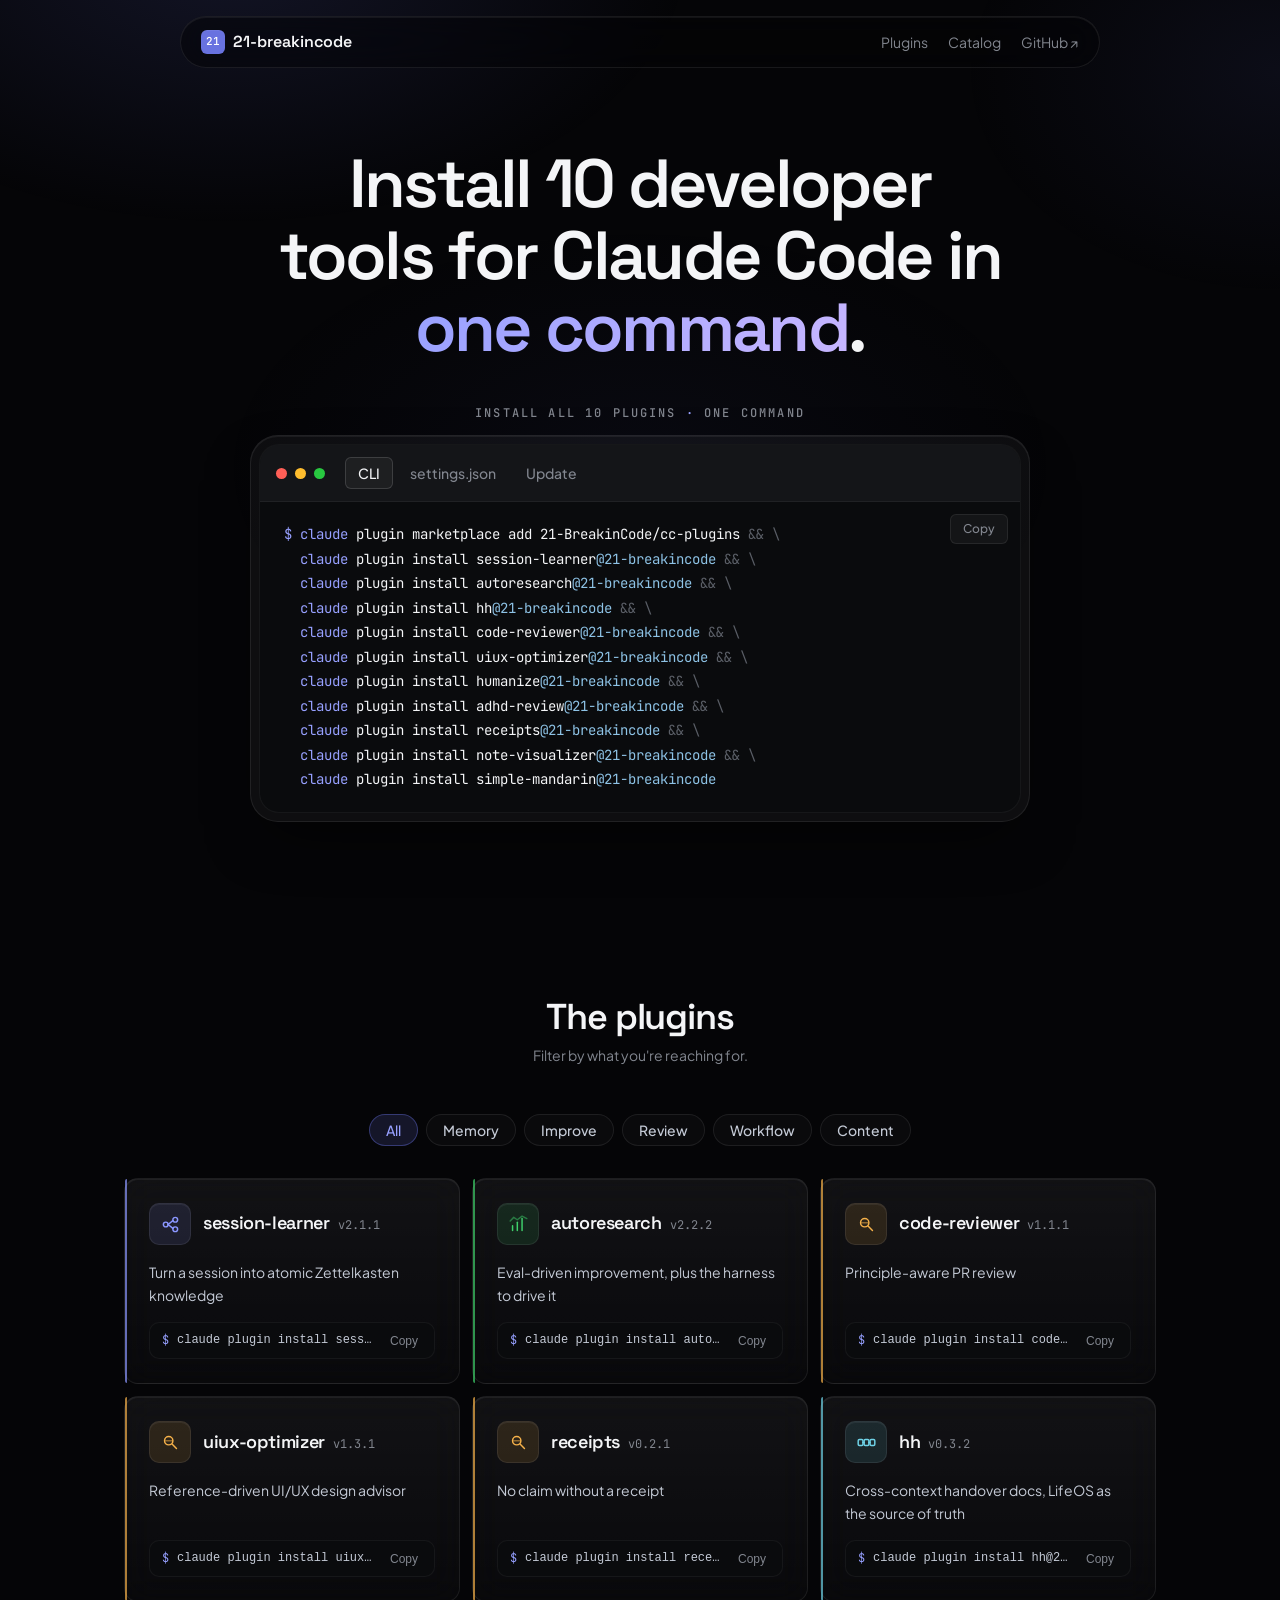
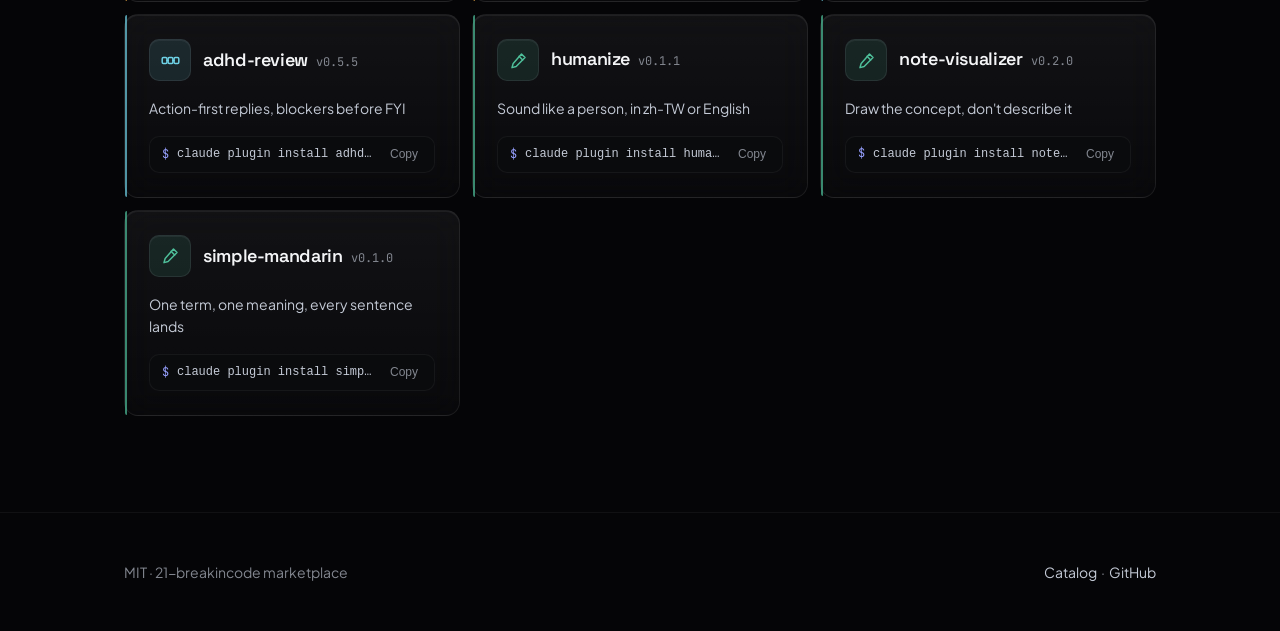
==== site/index.html @ e70d69e8 "feat: register simple-mandarin in the marketplace and regenerate docs Co-Authored-By: Claude Sonnet " ====
<!doctype html>
<html lang="en">
  <head>
    <meta charset="utf-8" />
    <meta name="viewport" content="width=device-width, initial-scale=1" />
    <script>
      document.documentElement.classList.add("js");
    </script>
    <title>21-breakincode — plugins for Claude Code</title>
    <meta
      name="description"
      content="A marketplace of focused Claude Code plugins — session memory, eval-driven improvement, PR review, UI/UX design, handover docs, and video generation. Install all with one command."
    />
    <meta property="og:title" content="21-breakincode — plugins for Claude Code" />
    <meta
      property="og:description"
      content="Install a marketplace of developer-tooling plugins for Claude Code with a single command."
    />
    <meta property="og:type" content="website" />
    <link
      rel="icon"
      href="data:image/svg+xml,%3Csvg xmlns='http://www.w3.org/2000/svg' viewBox='0 0 32 32'%3E%3Crect width='32' height='32' rx='7' fill='%236872e0'/%3E%3Ctext x='16' y='21' font-family='monospace' font-size='12' fill='white' text-anchor='middle'%3E21%3C/text%3E%3C/svg%3E"
    />

    <link rel="preconnect" href="https://fonts.googleapis.com" />
    <link rel="preconnect" href="https://fonts.gstatic.com" crossorigin />
    <link
      href="https://fonts.googleapis.com/css2?family=Space+Grotesk:wght@400;500;600;700&family=Plus+Jakarta+Sans:wght@400;500;600&family=JetBrains+Mono:wght@400;500&display=swap"
      rel="stylesheet"
    />
    <link rel="stylesheet" href="assets/styles.css?v=1.12.0" />
  </head>
  <body data-page="home">
    <header class="site-header">
      <div class="container">
        <a class="brand" href="index.html">
          <span class="brand-mark">21</span>
          21-breakincode
        </a>
        <nav class="header-links">
          <a class="hide-sm" href="#plugins">Plugins</a>
          <a href="https://github.com/21-BreakinCode/cc-plugins/blob/main/CATALOG.md">Catalog</a>
          <a href="https://github.com/21-BreakinCode/cc-plugins">GitHub ↗</a>
        </nav>
      </div>
    </header>

    <main>
      <section class="hero">
        <div class="container">
          <h1>
            Install <span id="count-head">10</span> developer tools for Claude Code in
            <span class="accent">one command</span>.
          </h1>

          <div class="hero-terminal">
            <p class="install-label">Install all <span id="count-cta">10</span> plugins <span class="dot">·</span> one command</p>
            <div class="terminal-tray">
            <div class="terminal">
              <div class="terminal-chrome">
                <span class="dots"><i class="dot r"></i><i class="dot y"></i><i class="dot g"></i></span>
                <div class="tab-bar" role="tablist" aria-label="Install or update method">
                  <button class="tab" role="tab" data-tab="cli" aria-selected="true">CLI</button>
                  <button class="tab" role="tab" data-tab="settings" aria-selected="false">settings.json</button>
                  <button class="tab" role="tab" data-tab="update" aria-selected="false">Update</button>
                </div>
              </div>
              <div class="terminal-body">
                <button class="copy-btn" id="hero-copy" type="button" aria-label="Copy command">Copy</button>
                <div class="tab-panel" id="panel-cli" role="tabpanel"><pre>loading…</pre></div>
                <div class="tab-panel" id="panel-settings" role="tabpanel" hidden><pre></pre></div>
                <div class="tab-panel" id="panel-update" role="tabpanel" hidden><pre></pre></div>
              </div>
            </div>
            </div>
          </div>
        </div>
      </section>

      <section class="section" id="plugins">
        <div class="container">
          <div class="section-head" data-reveal>
            <h2>The plugins</h2>
            <p>Filter by what you're reaching for.</p>
          </div>
          <div id="plugin-sections"></div>
        </div>
      </section>
    </main>

    <footer class="site-footer">
      <div class="container">
        <span>MIT · 21-breakincode marketplace</span>
        <span>
          <a href="https://github.com/21-BreakinCode/cc-plugins/blob/main/CATALOG.md">Catalog</a>
          &nbsp;·&nbsp;
          <a href="https://github.com/21-BreakinCode/cc-plugins">GitHub</a>
        </span>
      </div>
    </footer>

    <script src="assets/app.js?v=1.12.0"></script>
  </body>
</html>
---- site/assets/styles.css ----
/* cc-plugins marketplace — "Ethereal Glass" direction.
   Deep OLED canvas, lavender radial mesh, glass surfaces with hairline bezels,
   double-bezel terminal, Premium-personality motion. Initial-hidden states are
   scoped to html.js so the page stays readable without scripting. */

/* ============================== Tokens ============================== */
:root {
  /* Canvas + glass surfaces */
  --bg-canvas: #050507;
  --glass-1: rgba(255, 255, 255, 0.022);
  --glass-2: rgba(255, 255, 255, 0.045);
  --tray: rgba(255, 255, 255, 0.04);
  --bg-chrome: #141518;
  --syn-bg: #0a0b0d;

  /* Text */
  --text-primary: #f4f5f7;
  --text-secondary: #c4cad6;
  --text-muted: #82868f;
  --text-faint: #5a5e66;

  /* Accent */
  --accent: #6872e0;
  --accent-hover: #97a0ff;
  --accent-soft: rgba(104, 114, 224, 0.16);

  /* Hairlines + highlights */
  --hairline: rgba(255, 255, 255, 0.08);
  --hairline-strong: rgba(255, 255, 255, 0.14);
  --hairline-faint: rgba(255, 255, 255, 0.05);
  --inset-hi: inset 0 1px 0 0 rgba(255, 255, 255, 0.06);

  /* Syntax */
  --syn-prompt: #97a0ff;
  --syn-command: #f4f5f7;
  --syn-flag: #8ec3e6;
  --syn-string: #a8d8a8;
  --syn-comment: #5a5e66;
  --syn-key: #97a0ff;

  --color-success: #3ecf6a;
  --color-error: #e5484d;

  /* Category accents */
  --cat-memory: #8b97ff;
  --cat-improve: #3ecf6a;
  --cat-review: #f5b14a;
  --cat-workflow: #6fd2e6;
  --cat-media: #ec6a9c;
  --cat-content: #4fbf9a;

  /* Fonts — premium, non-banned trio (all on Google Fonts) */
  --font-display: "Space Grotesk", system-ui, sans-serif;
  --font-body: "Plus Jakarta Sans", system-ui, -apple-system, sans-serif;
  --font-mono: "JetBrains Mono", "SF Mono", ui-monospace, monospace;

  --text-xs: 0.75rem;
  --text-sm: 0.875rem;
  --text-base: 1rem;
  --text-lg: 1.125rem;
  --text-xl: 1.375rem;
  --text-2xl: 1.75rem;
  --text-3xl: 2.25rem;
  --text-4xl: 3rem;
  --text-5xl: 4.25rem;

  --space-1: 4px;
  --space-2: 8px;
  --space-3: 12px;
  --space-4: 16px;
  --space-5: 20px;
  --space-6: 24px;
  --space-8: 32px;
  --space-10: 40px;
  --space-12: 48px;
  --space-16: 64px;
  --space-20: 80px;
  --space-24: 96px;
  --space-32: 128px;

  --radius-sm: 6px;
  --radius-md: 10px;
  --radius-lg: 14px;
  --radius-xl: 20px;
  --radius-2xl: 28px;
  --radius-pill: 9999px;

  --shadow-focus: 0 0 0 2px var(--accent);

  /* Motion — Premium personality */
  --ease-premium: cubic-bezier(0.32, 0.72, 0, 1);
  --ease-soft: cubic-bezier(0.4, 0, 0.2, 1);
  --ease-spring: cubic-bezier(0.34, 1.4, 0.64, 1);
  --dur-quick: 200ms;
  --dur-std: 400ms;
  --dur-slow: 700ms;

  --maxw: 1080px;
}

/* ============================== Reset / base ============================== */
*,
*::before,
*::after {
  box-sizing: border-box;
  margin: 0;
  padding: 0;
}

html {
  scroll-behavior: smooth;
}

body {
  position: relative;
  background: var(--bg-canvas);
  color: var(--text-secondary);
  font-family: var(--font-body);
  font-size: var(--text-base);
  line-height: 1.6;
  -webkit-font-smoothing: antialiased;
  text-rendering: optimizeLegibility;
  min-height: 100dvh;
}

/* Ambient lavender mesh — fixed, GPU-cheap, never on scrolling content */
body::before {
  content: "";
  position: fixed;
  inset: 0;
  z-index: -1;
  pointer-events: none;
  background:
    radial-gradient(60% 50% at 18% -5%, rgba(104, 114, 224, 0.14), transparent 60%),
    radial-gradient(45% 45% at 100% 8%, rgba(104, 114, 224, 0.08), transparent 55%),
    radial-gradient(55% 45% at 50% 52%, rgba(104, 114, 224, 0.05), transparent 60%);
}

h1,
h2,
h3 {
  font-family: var(--font-display);
  color: var(--text-primary);
  line-height: 1.06;
  letter-spacing: -0.03em;
  font-weight: 600;
}

a {
  color: inherit;
  text-decoration: none;
}

:focus-visible {
  outline: none;
  box-shadow: var(--shadow-focus);
  border-radius: var(--radius-sm);
}

.container {
  width: 100%;
  max-width: var(--maxw);
  margin-inline: auto;
  padding-inline: var(--space-6);
}

/* ============================== Header (floating glass pill) ============================== */
.site-header {
  position: sticky;
  top: var(--space-4);
  z-index: 50;
  margin-top: var(--space-4);
}

.site-header .container {
  max-width: 920px;
  display: flex;
  align-items: center;
  justify-content: space-between;
  height: 52px;
  padding-inline: var(--space-5);
  background: color-mix(in srgb, var(--bg-canvas) 52%, transparent);
  backdrop-filter: blur(22px) saturate(1.4);
  -webkit-backdrop-filter: blur(22px) saturate(1.4);
  border: 1px solid var(--hairline);
  border-radius: var(--radius-pill);
  box-shadow: var(--inset-hi);
}

.brand {
  display: flex;
  align-items: center;
  gap: var(--space-2);
  font-family: var(--font-display);
  font-weight: 600;
  color: var(--text-primary);
}

.brand-mark {
  width: 24px;
  height: 24px;
  border-radius: var(--radius-sm);
  background: var(--accent);
  color: #fff;
  font-family: var(--font-mono);
  font-size: 11px;
  font-weight: 500;
  display: grid;
  place-items: center;
  box-shadow: var(--inset-hi);
}

.header-links {
  display: flex;
  gap: var(--space-5);
  align-items: center;
  font-size: var(--text-sm);
  color: var(--text-muted);
}

.header-links a {
  transition: color var(--dur-quick) var(--ease-soft);
}

.header-links a:hover {
  color: var(--text-primary);
}

/* ============================== Hero (centered) ============================== */
.hero {
  position: relative;
  padding-top: var(--space-20);
  padding-bottom: var(--space-20);
  text-align: center;
}

.hero h1 {
  font-size: clamp(2.5rem, 6vw, var(--text-5xl));
  max-width: 17ch;
  margin-inline: auto;
  letter-spacing: -0.04em;
}

.hero h1 .accent {
  background: linear-gradient(120deg, var(--accent-hover), #c7b6ff);
  -webkit-background-clip: text;
  background-clip: text;
  color: transparent;
}

.hero-terminal {
  margin: var(--space-10) auto 0;
  max-width: 780px;
  text-align: left;
}

/* CTA label above the install terminal — names why the terminal is here. */
.install-label {
  font-family: var(--font-mono);
  font-size: var(--text-xs);
  font-weight: 500;
  letter-spacing: 0.18em;
  text-transform: uppercase;
  color: var(--text-muted);
  text-align: center;
  margin-bottom: var(--space-3);
}

.install-label .dot {
  color: var(--accent-hover);
}

/* ============================== Terminal (double-bezel) ============================== */
.terminal-tray {
  background: var(--tray);
  border: 1px solid var(--hairline);
  border-radius: var(--radius-2xl);
  padding: var(--space-2);
  backdrop-filter: blur(12px) saturate(1.3);
  -webkit-backdrop-filter: blur(12px) saturate(1.3);
  box-shadow: var(--inset-hi), 0 24px 60px -20px rgba(0, 0, 0, 0.7);
}

.terminal {
  background: var(--syn-bg);
  border: 1px solid var(--hairline-faint);
  border-radius: calc(var(--radius-2xl) - var(--space-2));
  overflow: hidden;
  box-shadow: var(--inset-hi);
}

.terminal-chrome {
  display: flex;
  align-items: center;
  gap: var(--space-3);
  padding: var(--space-3) var(--space-4);
  background: var(--bg-chrome);
  border-bottom: 1px solid var(--hairline-faint);
}

.dots {
  display: flex;
  gap: var(--space-2);
}

.dot {
  width: 11px;
  height: 11px;
  border-radius: 50%;
}
.dot.r { background: #ff5f57; }
.dot.y { background: #ffbd2e; }
.dot.g { background: #28c840; }

.tab-bar {
  display: flex;
  gap: var(--space-1);
  margin-left: var(--space-2);
}

.tab {
  font: 500 var(--text-sm) / 1 var(--font-body);
  color: var(--text-muted);
  background: transparent;
  border: 1px solid transparent;
  padding: var(--space-2) var(--space-3);
  border-radius: var(--radius-sm);
  cursor: pointer;
  transition: color var(--dur-quick) var(--ease-soft),
    background var(--dur-quick) var(--ease-soft), border-color var(--dur-quick) var(--ease-soft);
}

.tab[aria-selected="true"] {
  color: var(--text-primary);
  background: var(--glass-2);
  border-color: var(--hairline-strong);
}

.terminal-body {
  position: relative;
  padding: var(--space-5) var(--space-6);
  font-family: var(--font-mono);
  font-size: var(--text-sm);
  line-height: 1.75;
  overflow-x: auto;
}

.terminal-body pre {
  font: inherit;
  white-space: pre;
  color: var(--syn-command);
}

.tab-panel[hidden] {
  display: none;
}

@keyframes panel-in {
  from { opacity: 0; transform: translateY(4px); }
  to { opacity: 1; transform: none; }
}

.tab-panel:not([hidden]) {
  animation: panel-in var(--dur-quick) var(--ease-soft);
}

.prompt { color: var(--syn-prompt); }
.flag { color: var(--syn-flag); }
.comment { color: var(--syn-comment); }
.str { color: var(--syn-string); }
.key { color: var(--syn-key); }

.terminal-cursor {
  display: inline-block;
  width: 7px;
  height: 1em;
  background: var(--syn-prompt);
  vertical-align: text-bottom;
  animation: cursor-blink 1s steps(2, start) infinite;
  margin-left: 2px;
}

@keyframes cursor-blink {
  0%, 100% { opacity: 1; }
  50% { opacity: 0; }
}

.copy-btn {
  position: absolute;
  top: var(--space-3);
  right: var(--space-3);
  z-index: 2;
  font: 500 var(--text-xs) / 1 var(--font-body);
  color: var(--text-muted);
  background: var(--glass-2);
  border: 1px solid var(--hairline);
  border-radius: var(--radius-sm);
  padding: var(--space-2) var(--space-3);
  cursor: pointer;
  transition: color var(--dur-quick) var(--ease-soft),
    border-color var(--dur-quick) var(--ease-soft);
}

.copy-btn:hover {
  color: var(--text-primary);
  border-color: var(--hairline-strong);
}

.copy-btn.is-copied,
.mini-copy.is-copied {
  color: var(--color-success);
  border-color: var(--color-success);
  animation: copy-confirm 280ms var(--ease-spring) both;
}

@keyframes copy-confirm {
  0% { transform: scale(1); }
  40% { transform: scale(0.94); }
  70% { transform: scale(1.05); }
  100% { transform: scale(1); }
}

/* ============================== Sections ============================== */
.section {
  padding-block: var(--space-24);
}

.section-head {
  margin-bottom: var(--space-12);
  text-align: center;
}

.section-head h2 {
  font-size: var(--text-3xl);
}

.section-head p {
  margin-top: var(--space-2);
  color: var(--text-muted);
  font-size: var(--text-sm);
}

/* Filter chips — replace the static category headers with one interactive row. */
.chips {
  display: flex;
  flex-wrap: wrap;
  justify-content: center;
  gap: var(--space-2);
  margin-bottom: var(--space-8);
}

.chip {
  font: 500 var(--text-sm) / 1 var(--font-body);
  color: var(--text-secondary);
  background: var(--glass-1);
  border: 1px solid var(--hairline);
  border-radius: var(--radius-pill);
  padding: var(--space-2) var(--space-4);
  cursor: pointer;
  transition: color var(--dur-quick) var(--ease-soft),
    background var(--dur-quick) var(--ease-soft), border-color var(--dur-quick) var(--ease-soft);
}

.chip:hover {
  color: var(--text-primary);
  border-color: var(--hairline-strong);
}

.chip.active {
  background: var(--accent-soft);
  border-color: color-mix(in srgb, var(--accent) 40%, transparent);
  color: var(--accent-hover);
}

/* ============================== Plugin grid + glass cards ============================== */
.plugin-grid {
  display: grid;
  grid-template-columns: repeat(auto-fill, minmax(300px, 1fr));
  gap: var(--space-3);
}

.plugin-card {
  position: relative;
  background: linear-gradient(180deg, rgba(255, 255, 255, 0.055), rgba(255, 255, 255, 0.018));
  backdrop-filter: blur(16px) saturate(1.3);
  -webkit-backdrop-filter: blur(16px) saturate(1.3);
  border: 1px solid var(--hairline);
  border-radius: var(--radius-lg);
  padding: var(--space-6);
  display: flex;
  flex-direction: column;
  gap: var(--space-4);
  box-shadow: var(--inset-hi);
  transition: border-color var(--dur-std) var(--ease-soft),
    box-shadow var(--dur-std) var(--ease-soft), transform var(--dur-std) var(--ease-premium),
    opacity var(--dur-quick) var(--ease-soft);
}

/* accent strip — always-on category signal, thickens on hover */
.plugin-card::before {
  content: "";
  position: absolute;
  left: 0;
  top: 0;
  bottom: 0;
  width: 2px;
  border-radius: var(--radius-lg) 0 0 var(--radius-lg);
  background: var(--cat-color, var(--accent));
  opacity: 0.7;
  transition: width var(--dur-std) var(--ease-premium), opacity var(--dur-std) var(--ease-soft);
}

.plugin-card:hover {
  transform: translateY(-4px);
  border-color: color-mix(in srgb, var(--cat-color, var(--accent)) 55%, var(--hairline-strong));
  box-shadow: var(--inset-hi),
    0 0 0 1px color-mix(in srgb, var(--cat-color, var(--accent)) 30%, transparent),
    0 18px 40px -16px color-mix(in srgb, var(--cat-color, var(--accent)) 30%, transparent),
    0 8px 20px -10px rgba(0, 0, 0, 0.6);
}

.plugin-card:hover::before {
  width: 3px;
  opacity: 1;
}

.card-top {
  display: flex;
  align-items: center;
  gap: var(--space-3);
}

.plugin-icon {
  width: 42px;
  height: 42px;
  flex-shrink: 0;
  border-radius: var(--radius-md);
  background: color-mix(in srgb, var(--cat-color, var(--accent)) 12%, transparent);
  border: 1px solid var(--hairline);
  display: grid;
  place-items: center;
  color: var(--cat-color, var(--accent));
  box-shadow: var(--inset-hi);
  transition: transform var(--dur-quick) var(--ease-spring),
    border-color var(--dur-quick) var(--ease-soft);
}

.plugin-icon svg {
  width: 19px;
  height: 19px;
  stroke: currentColor;
  fill: none;
  stroke-width: 1.25;
  stroke-linecap: round;
  stroke-linejoin: round;
}

.plugin-card:hover .plugin-icon {
  transform: translateX(2px) translateY(-1px);
  border-color: var(--cat-color, var(--accent));
}

.card-name-row {
  display: flex;
  align-items: baseline;
  gap: var(--space-2);
  flex-wrap: wrap;
}

.plugin-name {
  font-family: var(--font-display);
  font-size: var(--text-lg);
  font-weight: 600;
  letter-spacing: -0.02em;
  color: var(--text-primary);
}

.version {
  font-family: var(--font-mono);
  font-size: var(--text-xs);
  color: var(--text-muted);
}

.plugin-tagline {
  color: var(--text-secondary);
  font-size: var(--text-sm);
  flex: 1;
}

.card-install {
  display: flex;
  align-items: center;
  gap: var(--space-2);
  background: var(--syn-bg);
  border: 1px solid var(--hairline-faint);
  border-radius: var(--radius-md);
  padding: var(--space-2) var(--space-3);
  font-family: var(--font-mono);
  font-size: var(--text-xs);
  color: var(--text-secondary);
  overflow: hidden;
  transition: border-color var(--dur-quick) var(--ease-soft);
}

.plugin-card:hover .card-install {
  border-color: var(--hairline-strong);
}

.card-install code {
  flex: 1;
  white-space: nowrap;
  overflow: hidden;
  text-overflow: ellipsis;
}

.card-install .prompt {
  color: var(--syn-prompt);
}

.mini-copy {
  flex-shrink: 0;
  background: transparent;
  border: none;
  color: var(--text-muted);
  cursor: pointer;
  font-size: var(--text-xs);
  padding: 2px var(--space-1);
  border-radius: var(--radius-sm);
  transition: color var(--dur-quick) var(--ease-soft);
}

.mini-copy:hover {
  color: var(--text-primary);
}

.card-link {
  position: absolute;
  inset: 0;
  border-radius: var(--radius-lg);
}

.card-cta-row {
  position: relative;
  z-index: 1;
}

/* ============================== Plugin subpage ============================== */
.subpage {
  padding-top: var(--space-12);
  padding-bottom: var(--space-24);
}

.back-link {
  display: inline-flex;
  align-items: center;
  gap: var(--space-2);
  color: var(--text-muted);
  font-size: var(--text-sm);
  margin-bottom: var(--space-10);
  transition: color var(--dur-quick) var(--ease-soft), gap var(--dur-quick) var(--ease-soft);
}

.back-link:hover {
  color: var(--text-primary);
  gap: var(--space-3);
}

.subpage-head {
  display: flex;
  align-items: center;
  gap: var(--space-5);
  margin-bottom: var(--space-5);
}

.subpage-head .plugin-icon {
  width: 60px;
  height: 60px;
  border-radius: var(--radius-lg);
}

.subpage-head .plugin-icon svg {
  width: 28px;
  height: 28px;
}

.subpage-head h1 {
  font-size: var(--text-4xl);
}

.subpage-tagline {
  font-size: var(--text-xl);
  color: var(--accent-hover);
  font-weight: 500;
  letter-spacing: -0.02em;
}

.subpage-summary {
  margin-top: var(--space-5);
  font-size: var(--text-lg);
  color: var(--text-secondary);
  max-width: 64ch;
}

.subpage-section {
  margin-top: var(--space-12);
}

.subpage-section h2 {
  font-size: var(--text-xl);
  margin-bottom: var(--space-5);
}

.cmd-list {
  list-style: none;
  display: flex;
  flex-direction: column;
  gap: var(--space-3);
}

.cmd-item {
  display: flex;
  flex-direction: column;
  gap: var(--space-1);
  padding: var(--space-4) var(--space-5);
  background: linear-gradient(180deg, rgba(255, 255, 255, 0.05), rgba(255, 255, 255, 0.018));
  backdrop-filter: blur(12px) saturate(1.2);
  -webkit-backdrop-filter: blur(12px) saturate(1.2);
  border: 1px solid var(--hairline);
  border-radius: var(--radius-lg);
  box-shadow: var(--inset-hi);
  transition: border-color var(--dur-quick) var(--ease-soft);
}

.cmd-item:hover {
  border-color: var(--hairline-strong);
}

.cmd-name {
  font-family: var(--font-mono);
  font-size: var(--text-sm);
  color: var(--accent-hover);
  font-weight: 500;
}

.cmd-desc {
  font-size: var(--text-sm);
  color: var(--text-secondary);
}

.cfg-table {
  width: 100%;
  border-collapse: collapse;
  font-size: var(--text-sm);
  border: 1px solid var(--hairline);
  border-radius: var(--radius-lg);
  overflow: hidden;
}

.cfg-table th,
.cfg-table td {
  text-align: left;
  padding: var(--space-3) var(--space-4);
  border-bottom: 1px solid var(--hairline);
  vertical-align: top;
}

.cfg-table th {
  background: var(--glass-1);
  color: var(--text-muted);
  font-weight: 500;
  font-size: var(--text-xs);
  text-transform: uppercase;
  letter-spacing: 0.06em;
}

.cfg-table tr:last-child td {
  border-bottom: none;
}

.cfg-table td:first-child,
.cfg-table td:nth-child(2) {
  font-family: var(--font-mono);
  font-size: var(--text-xs);
  white-space: nowrap;
}

.cfg-table td:first-child {
  color: var(--accent-hover);
}

.dep-list {
  display: flex;
  flex-wrap: wrap;
  gap: var(--space-2);
  list-style: none;
}

.dep-chip {
  font-family: var(--font-mono);
  font-size: var(--text-xs);
  padding: var(--space-1) var(--space-3);
  border-radius: var(--radius-pill);
  border: 1px solid var(--hairline);
  background: var(--glass-1);
  color: var(--text-secondary);
  transition: border-color var(--dur-quick) var(--ease-soft), color var(--dur-quick) var(--ease-soft);
}

a.dep-chip:hover {
  border-color: var(--accent);
  color: var(--text-primary);
}

.dep-chip.external {
  color: var(--text-muted);
}

/* ============================== Changelog ============================ */
.changelog {
  display: flex;
  flex-direction: column;
  gap: var(--space-6);
}

.cl-version h3 {
  font-size: var(--text-base);
  font-family: var(--font-mono);
  font-weight: 600;
  margin-bottom: var(--space-3);
}

.cl-date {
  font-weight: 400;
  color: var(--text-muted);
  font-size: var(--text-sm);
}

.cl-version ul {
  list-style: none;
  display: flex;
  flex-direction: column;
  gap: var(--space-2);
  padding-left: var(--space-4);
  border-left: 2px solid var(--hairline);
}

.cl-version li {
  font-size: var(--text-sm);
  color: var(--text-secondary);
}

.cl-type {
  font-family: var(--font-mono);
  font-size: var(--text-xs);
  font-weight: 500;
  padding: 1px var(--space-2);
  border-radius: var(--radius-sm);
  background: var(--glass-1);
  border: 1px solid var(--hairline);
  color: var(--text-muted);
  margin-right: var(--space-1);
}

.cl-type--feat { color: var(--cat-improve, #4ade80); border-color: color-mix(in srgb, var(--cat-improve, #4ade80) 30%, transparent); }
.cl-type--fix { color: var(--cat-review, #f59e0b); border-color: color-mix(in srgb, var(--cat-review, #f59e0b) 30%, transparent); }
.cl-type--refactor { color: var(--accent); border-color: color-mix(in srgb, var(--accent) 30%, transparent); }

/* ============================== Footer ============================== */
.site-footer {
  border-top: 1px solid var(--hairline-faint);
  padding-block: var(--space-12);
  color: var(--text-muted);
  font-size: var(--text-sm);
}

.site-footer .container {
  display: flex;
  justify-content: space-between;
  flex-wrap: wrap;
  gap: var(--space-4);
}

.site-footer a {
  color: var(--text-secondary);
  transition: color var(--dur-quick) var(--ease-soft);
}

.site-footer a:hover {
  color: var(--text-primary);
}

/* ============================== Motion ============================== */
/* Scroll reveal — blur fade-up (Premium). Hidden only when JS drives it. */
html.js [data-reveal] {
  opacity: 0;
  transform: translateY(24px);
  filter: blur(6px);
  transition: opacity var(--dur-slow) var(--ease-premium),
    transform var(--dur-slow) var(--ease-premium), filter var(--dur-slow) var(--ease-premium);
  transition-delay: var(--delay, 0ms);
}

html.js [data-reveal].is-visible {
  opacity: 1;
  transform: translateY(0);
  filter: blur(0);
}

/* Hero entrance — sequenced in JS via initHeroEntrance(). */
html.js .hero h1,
html.js .hero-terminal {
  opacity: 0;
  will-change: transform, opacity;
}

html.js .hero h1 {
  transform: translateY(14px);
  filter: blur(8px);
  transition: opacity 560ms var(--ease-premium), transform 560ms var(--ease-premium),
    filter 560ms var(--ease-premium);
}

html.js .hero-terminal {
  transform: translateY(24px);
  filter: blur(6px);
  transition: opacity var(--dur-slow) var(--ease-premium), transform var(--dur-slow) var(--ease-premium),
    filter var(--dur-slow) var(--ease-premium);
}

html.js .hero h1.is-visible,
html.js .hero-terminal.is-visible {
  opacity: 1;
  transform: translateY(0);
  filter: blur(0);
}

/* Page transitions — exits faster than entrances. */
@view-transition {
  navigation: auto;
}

::view-transition-old(root) {
  animation: 220ms var(--ease-soft) both vt-out;
}

::view-transition-new(root) {
  animation: 360ms var(--ease-premium) both vt-in;
}

@keyframes vt-out {
  to { opacity: 0; transform: translateY(-8px) scale(0.99); }
}

@keyframes vt-in {
  from { opacity: 0; transform: translateY(14px); }
}

@media (prefers-reduced-motion: reduce) {
  *,
  *::before,
  *::after {
    animation-duration: 0.01ms !important;
    animation-iteration-count: 1 !important;
    transition-duration: 0.01ms !important;
    scroll-behavior: auto !important;
  }
  html.js [data-reveal],
  html.js .hero h1,
  html.js .hero-terminal {
    opacity: 1;
    transform: none;
    filter: none;
  }
  .terminal-cursor {
    animation: none;
  }
  ::view-transition-old(root),
  ::view-transition-new(root) {
    animation: none;
  }
}

/* ============================== Responsive ============================== */
@media (max-width: 640px) {
  /* Drop backdrop-blur on scrolling surfaces for mobile GPU performance */
  .plugin-card,
  .cmd-item,
  .terminal-tray {
    backdrop-filter: none;
    -webkit-backdrop-filter: none;
  }
  .header-links .hide-sm {
    display: none;
  }
  .hero {
    padding-top: var(--space-20);
  }
  .terminal-body {
    font-size: var(--text-xs);
  }
  .subpage-head h1 {
    font-size: var(--text-3xl);
  }
}
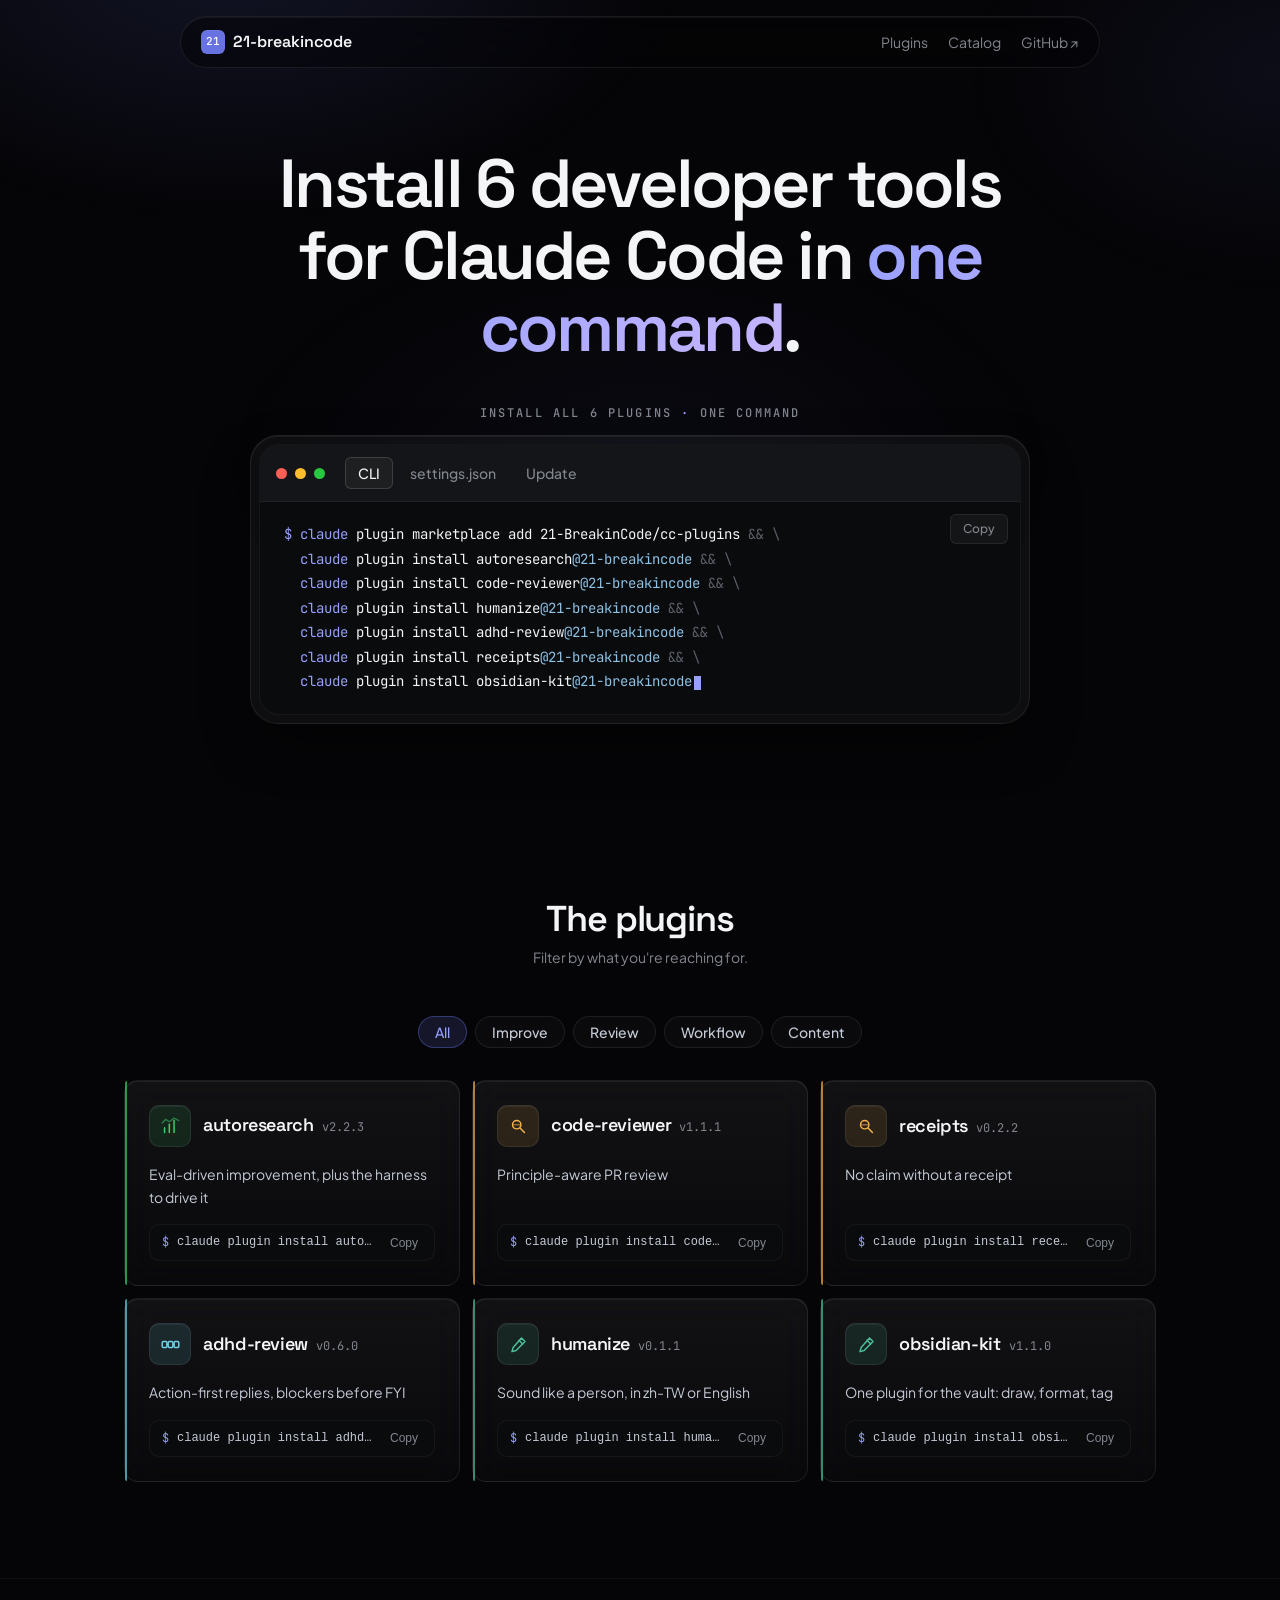
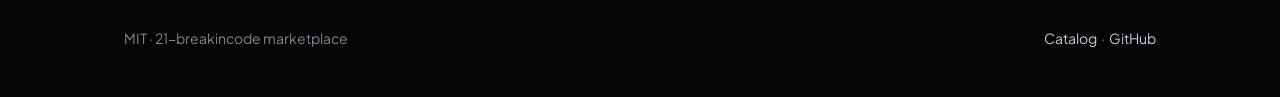
==== commit 5f4f0d7e: "refactor: delete session-learner, hh, simple-mandarin, and uiux-optimizer Co-Authored-By: Claude Son" ====
--- a/site/index.html
+++ b/site/index.html
@@ -49,12 +49,12 @@
       <section class="hero">
         <div class="container">
           <h1>
-            Install <span id="count-head">10</span> developer tools for Claude Code in
+            Install <span id="count-head">6</span> developer tools for Claude Code in
             <span class="accent">one command</span>.
           </h1>
 
           <div class="hero-terminal">
-            <p class="install-label">Install all <span id="count-cta">10</span> plugins <span class="dot">·</span> one command</p>
+            <p class="install-label">Install all <span id="count-cta">6</span> plugins <span class="dot">·</span> one command</p>
             <div class="terminal-tray">
             <div class="terminal">
               <div class="terminal-chrome">
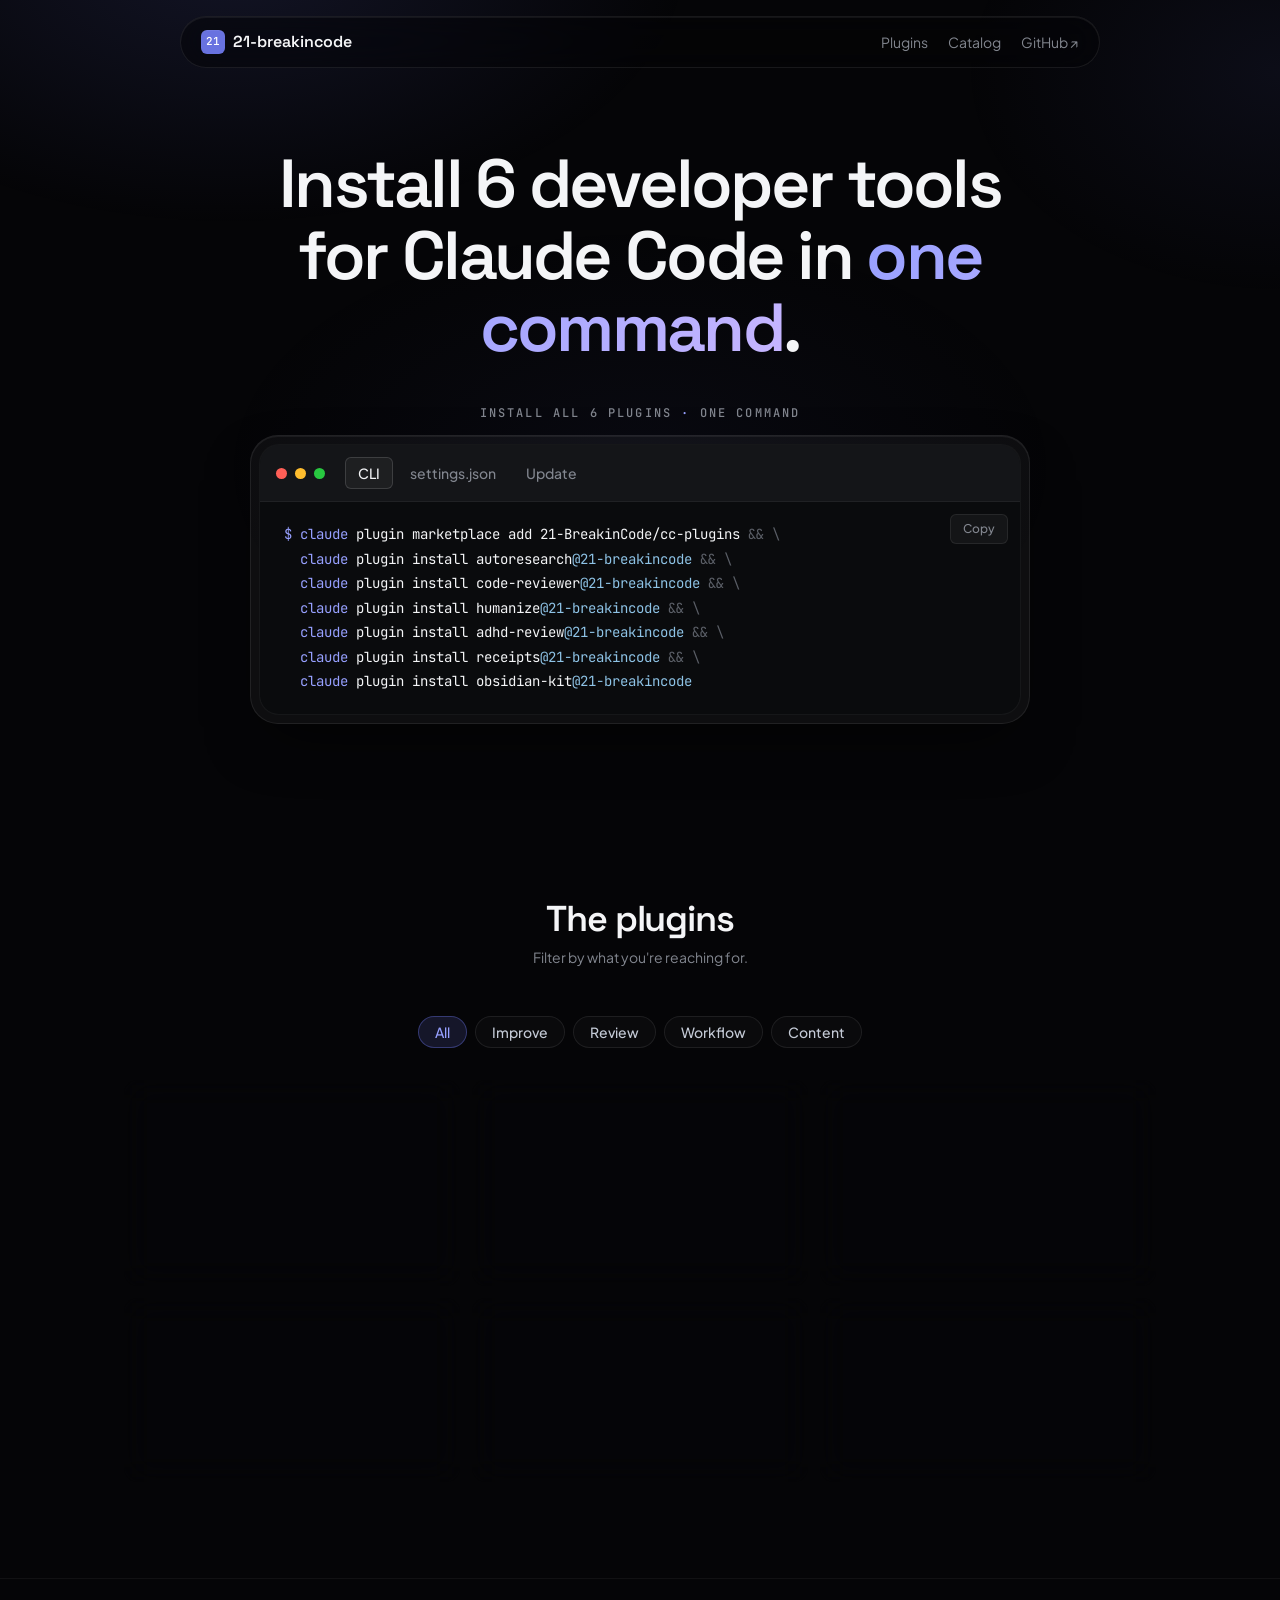
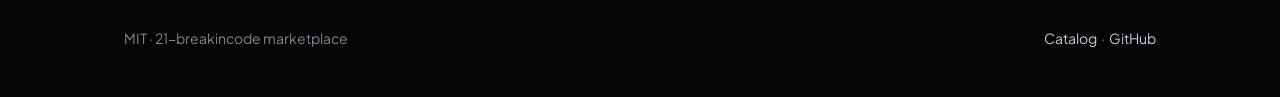
==== commit 51846b15: "chore: obsidian-kit 2.0.0, receipts 0.3.0, marketplace 2.0.0 Co-Authored-By: Claude Sonnet 5 <norepl" ====
--- a/site/index.html
+++ b/site/index.html
@@ -28,7 +28,7 @@
       href="https://fonts.googleapis.com/css2?family=Space+Grotesk:wght@400;500;600;700&family=Plus+Jakarta+Sans:wght@400;500;600&family=JetBrains+Mono:wght@400;500&display=swap"
       rel="stylesheet"
     />
-    <link rel="stylesheet" href="assets/styles.css?v=1.12.0" />
+    <link rel="stylesheet" href="assets/styles.css?v=2.0.0" />
   </head>
   <body data-page="home">
     <header class="site-header">
@@ -99,6 +99,6 @@
       </div>
     </footer>
 
-    <script src="assets/app.js?v=1.12.0"></script>
+    <script src="assets/app.js?v=2.0.0"></script>
   </body>
 </html>
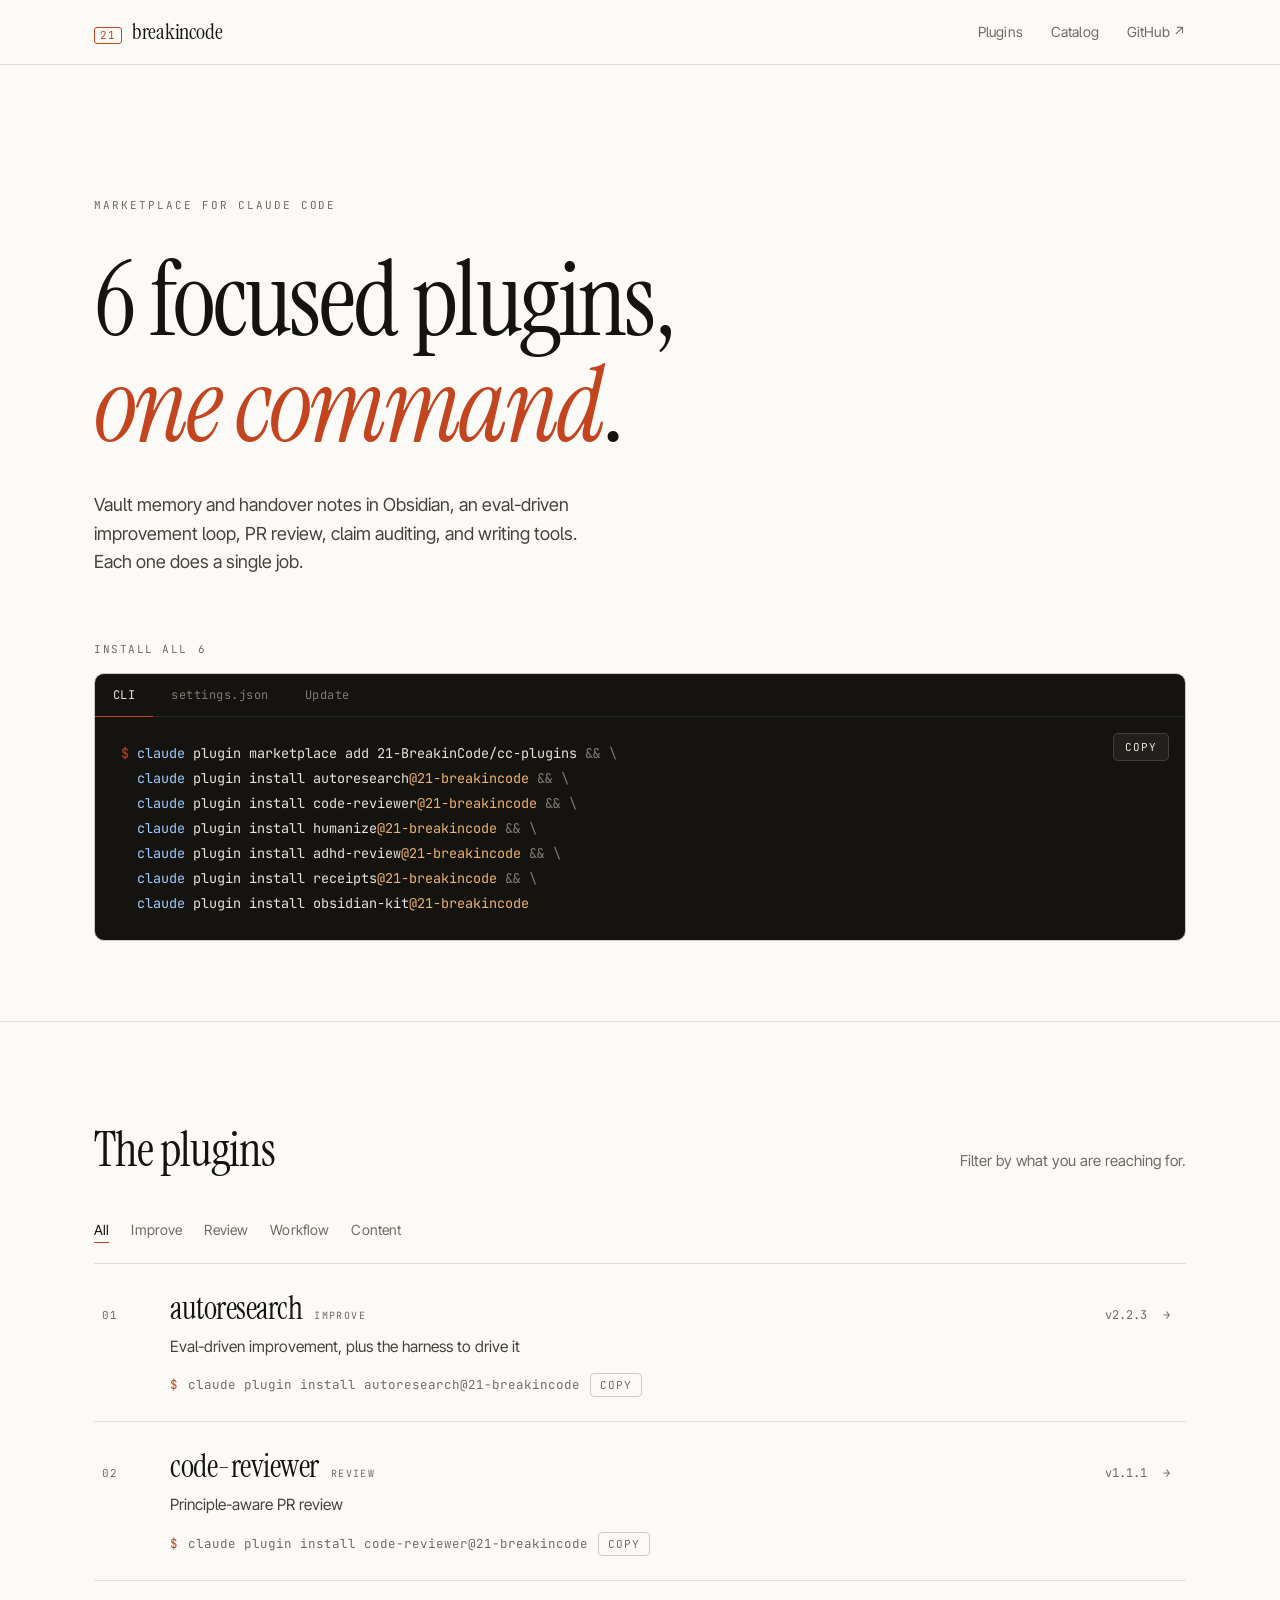
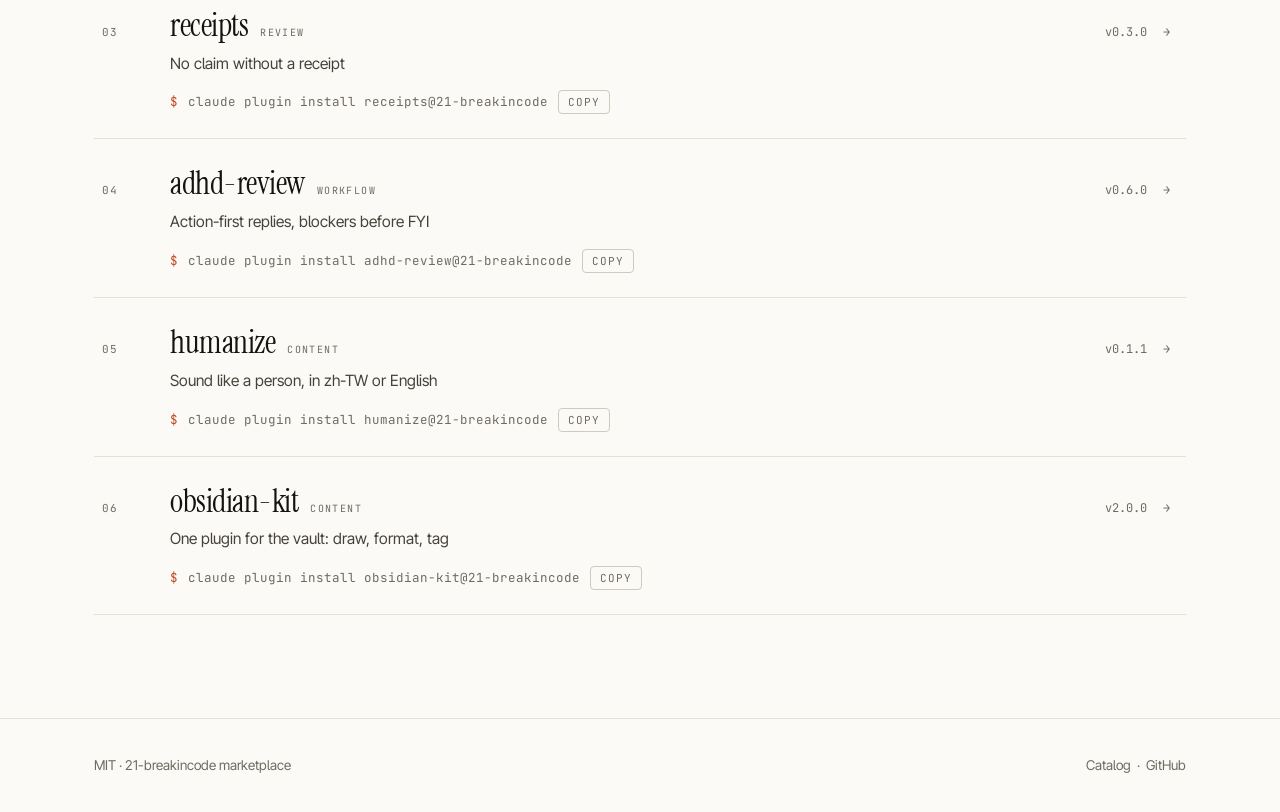
==== commit 1f9455cc: "refactor: redesign the marketplace site as an editorial minimal layout - swap the card grid for a nu" ====
--- a/site/index.html
+++ b/site/index.html
@@ -9,7 +9,7 @@
     <title>21-breakincode — plugins for Claude Code</title>
     <meta
       name="description"
-      content="A marketplace of focused Claude Code plugins — session memory, eval-driven improvement, PR review, UI/UX design, handover docs, and video generation. Install all with one command."
+      content="A marketplace of focused Claude Code plugins — Obsidian vault memory and handover notes, eval-driven improvement, PR review, claim auditing, and writing tools. Install them all with one command."
     />
     <meta property="og:title" content="21-breakincode — plugins for Claude Code" />
     <meta
@@ -17,25 +17,27 @@
       content="Install a marketplace of developer-tooling plugins for Claude Code with a single command."
     />
     <meta property="og:type" content="website" />
+    <meta name="theme-color" content="#fbfaf7" media="(prefers-color-scheme: light)" />
+    <meta name="theme-color" content="#100f0d" media="(prefers-color-scheme: dark)" />
     <link
       rel="icon"
-      href="data:image/svg+xml,%3Csvg xmlns='http://www.w3.org/2000/svg' viewBox='0 0 32 32'%3E%3Crect width='32' height='32' rx='7' fill='%236872e0'/%3E%3Ctext x='16' y='21' font-family='monospace' font-size='12' fill='white' text-anchor='middle'%3E21%3C/text%3E%3C/svg%3E"
+      href="data:image/svg+xml,%3Csvg xmlns='http://www.w3.org/2000/svg' viewBox='0 0 32 32'%3E%3Crect width='32' height='32' rx='8' fill='%23c2451f'/%3E%3Ctext x='16' y='22' font-family='Georgia,serif' font-size='16' fill='%23fbfaf7' text-anchor='middle'%3E21%3C/text%3E%3C/svg%3E"
     />
 
     <link rel="preconnect" href="https://fonts.googleapis.com" />
     <link rel="preconnect" href="https://fonts.gstatic.com" crossorigin />
     <link
-      href="https://fonts.googleapis.com/css2?family=Space+Grotesk:wght@400;500;600;700&family=Plus+Jakarta+Sans:wght@400;500;600&family=JetBrains+Mono:wght@400;500&display=swap"
+      href="https://fonts.googleapis.com/css2?family=Instrument+Serif:ital@0;1&family=Inter+Tight:wght@400;500&family=JetBrains+Mono:wght@400;500&display=swap"
       rel="stylesheet"
     />
-    <link rel="stylesheet" href="assets/styles.css?v=2.0.0" />
+    <link rel="stylesheet" href="assets/styles.css?v=2.1.0" />
   </head>
   <body data-page="home">
     <header class="site-header">
       <div class="container">
         <a class="brand" href="index.html">
           <span class="brand-mark">21</span>
-          21-breakincode
+          breakincode
         </a>
         <nav class="header-links">
           <a class="hide-sm" href="#plugins">Plugins</a>
@@ -48,17 +50,20 @@
     <main>
       <section class="hero">
         <div class="container">
+          <p class="eyebrow">Marketplace for Claude Code</p>
           <h1>
-            Install <span id="count-head">6</span> developer tools for Claude Code in
+            <span id="count-head">6</span> focused plugins,
             <span class="accent">one command</span>.
           </h1>
+          <p class="hero-sub">
+            Vault memory and handover notes in Obsidian, an eval-driven improvement loop,
+            PR review, claim auditing, and writing tools. Each one does a single job.
+          </p>
 
           <div class="hero-terminal">
-            <p class="install-label">Install all <span id="count-cta">6</span> plugins <span class="dot">·</span> one command</p>
-            <div class="terminal-tray">
+            <p class="install-label">Install all <span id="count-cta">6</span></p>
             <div class="terminal">
               <div class="terminal-chrome">
-                <span class="dots"><i class="dot r"></i><i class="dot y"></i><i class="dot g"></i></span>
                 <div class="tab-bar" role="tablist" aria-label="Install or update method">
                   <button class="tab" role="tab" data-tab="cli" aria-selected="true">CLI</button>
                   <button class="tab" role="tab" data-tab="settings" aria-selected="false">settings.json</button>
@@ -72,7 +77,6 @@
                 <div class="tab-panel" id="panel-update" role="tabpanel" hidden><pre></pre></div>
               </div>
             </div>
-            </div>
           </div>
         </div>
       </section>
@@ -81,7 +85,7 @@
         <div class="container">
           <div class="section-head" data-reveal>
             <h2>The plugins</h2>
-            <p>Filter by what you're reaching for.</p>
+            <p>Filter by what you are reaching for.</p>
           </div>
           <div id="plugin-sections"></div>
         </div>
@@ -99,6 +103,6 @@
       </div>
     </footer>
 
-    <script src="assets/app.js?v=2.0.0"></script>
+    <script src="assets/app.js?v=2.1.0"></script>
   </body>
 </html>
--- a/site/assets/styles.css
+++ b/site/assets/styles.css
@@ -1,149 +1,67 @@
-/* cc-plugins marketplace — "Ethereal Glass" direction.
-   Deep OLED canvas, lavender radial mesh, glass surfaces with hairline bezels,
-   double-bezel terminal, Premium-personality motion. Initial-hidden states are
-   scoped to html.js so the page stays readable without scripting. */
-
-/* ============================== Tokens ============================== */
+/* cc-plugins site — editorial minimal. Serif display, hairline rules, one warm
+   accent. No framework, no build step. */
+
 :root {
-  /* Canvas + glass surfaces */
-  --bg-canvas: #050507;
-  --glass-1: rgba(255, 255, 255, 0.022);
-  --glass-2: rgba(255, 255, 255, 0.045);
-  --tray: rgba(255, 255, 255, 0.04);
-  --bg-chrome: #141518;
-  --syn-bg: #0a0b0d;
-
-  /* Text */
-  --text-primary: #f4f5f7;
-  --text-secondary: #c4cad6;
-  --text-muted: #82868f;
-  --text-faint: #5a5e66;
-
-  /* Accent */
-  --accent: #6872e0;
-  --accent-hover: #97a0ff;
-  --accent-soft: rgba(104, 114, 224, 0.16);
-
-  /* Hairlines + highlights */
-  --hairline: rgba(255, 255, 255, 0.08);
-  --hairline-strong: rgba(255, 255, 255, 0.14);
-  --hairline-faint: rgba(255, 255, 255, 0.05);
-  --inset-hi: inset 0 1px 0 0 rgba(255, 255, 255, 0.06);
-
-  /* Syntax */
-  --syn-prompt: #97a0ff;
-  --syn-command: #f4f5f7;
-  --syn-flag: #8ec3e6;
-  --syn-string: #a8d8a8;
-  --syn-comment: #5a5e66;
-  --syn-key: #97a0ff;
-
-  --color-success: #3ecf6a;
-  --color-error: #e5484d;
-
-  /* Category accents */
-  --cat-memory: #8b97ff;
-  --cat-improve: #3ecf6a;
-  --cat-review: #f5b14a;
-  --cat-workflow: #6fd2e6;
-  --cat-media: #ec6a9c;
-  --cat-content: #4fbf9a;
-
-  /* Fonts — premium, non-banned trio (all on Google Fonts) */
-  --font-display: "Space Grotesk", system-ui, sans-serif;
-  --font-body: "Plus Jakarta Sans", system-ui, -apple-system, sans-serif;
-  --font-mono: "JetBrains Mono", "SF Mono", ui-monospace, monospace;
-
-  --text-xs: 0.75rem;
-  --text-sm: 0.875rem;
-  --text-base: 1rem;
-  --text-lg: 1.125rem;
-  --text-xl: 1.375rem;
-  --text-2xl: 1.75rem;
-  --text-3xl: 2.25rem;
-  --text-4xl: 3rem;
-  --text-5xl: 4.25rem;
-
-  --space-1: 4px;
-  --space-2: 8px;
-  --space-3: 12px;
-  --space-4: 16px;
-  --space-5: 20px;
-  --space-6: 24px;
-  --space-8: 32px;
-  --space-10: 40px;
-  --space-12: 48px;
-  --space-16: 64px;
-  --space-20: 80px;
-  --space-24: 96px;
-  --space-32: 128px;
-
-  --radius-sm: 6px;
-  --radius-md: 10px;
-  --radius-lg: 14px;
-  --radius-xl: 20px;
-  --radius-2xl: 28px;
-  --radius-pill: 9999px;
-
-  --shadow-focus: 0 0 0 2px var(--accent);
-
-  /* Motion — Premium personality */
-  --ease-premium: cubic-bezier(0.32, 0.72, 0, 1);
-  --ease-soft: cubic-bezier(0.4, 0, 0.2, 1);
-  --ease-spring: cubic-bezier(0.34, 1.4, 0.64, 1);
-  --dur-quick: 200ms;
-  --dur-std: 400ms;
-  --dur-slow: 700ms;
-
-  --maxw: 1080px;
-}
-
-/* ============================== Reset / base ============================== */
+  --paper: #fbfaf7;
+  --paper-raised: #ffffff;
+  --ink: #14130f;
+  --ink-soft: #46423a;
+  --muted: #6f6b62;
+  --hairline: #e4e0d6;
+  --hairline-strong: #cfcabd;
+  --accent: #c2451f;
+  --accent-soft: rgba(194, 69, 31, 0.08);
+  --code-bg: #14130f;
+  --code-ink: #e8e4da;
+  --code-muted: #7e7a70;
+  --error: #b42318;
+
+  --display: "Instrument Serif", Georgia, serif;
+  --sans: "Inter Tight", -apple-system, BlinkMacSystemFont, "Segoe UI", sans-serif;
+  --mono: "JetBrains Mono", ui-monospace, SFMono-Regular, Menlo, monospace;
+
+  --gutter: 24px;
+  --measure: 1140px;
+  --ease: cubic-bezier(0.22, 0.61, 0.36, 1);
+}
+
+@media (prefers-color-scheme: dark) {
+  :root:not([data-theme="light"]) {
+    --paper: #100f0d;
+    --paper-raised: #171613;
+    --ink: #f2efe8;
+    --ink-soft: #c9c4b8;
+    --muted: #8d887d;
+    --hairline: #2a2822;
+    --hairline-strong: #3d3a32;
+    --accent: #f0794b;
+    --accent-soft: rgba(240, 121, 75, 0.12);
+    --code-bg: #0a0908;
+    --code-ink: #e8e4da;
+    --code-muted: #6e6a61;
+    --error: #ff7b6b;
+  }
+}
+
 *,
 *::before,
 *::after {
   box-sizing: border-box;
+}
+
+html {
+  -webkit-text-size-adjust: 100%;
+}
+
+body {
   margin: 0;
-  padding: 0;
-}
-
-html {
-  scroll-behavior: smooth;
-}
-
-body {
-  position: relative;
-  background: var(--bg-canvas);
-  color: var(--text-secondary);
-  font-family: var(--font-body);
-  font-size: var(--text-base);
+  background: var(--paper);
+  color: var(--ink);
+  font-family: var(--sans);
+  font-size: 17px;
   line-height: 1.6;
+  font-feature-settings: "ss01", "cv05";
   -webkit-font-smoothing: antialiased;
-  text-rendering: optimizeLegibility;
-  min-height: 100dvh;
-}
-
-/* Ambient lavender mesh — fixed, GPU-cheap, never on scrolling content */
-body::before {
-  content: "";
-  position: fixed;
-  inset: 0;
-  z-index: -1;
-  pointer-events: none;
-  background:
-    radial-gradient(60% 50% at 18% -5%, rgba(104, 114, 224, 0.14), transparent 60%),
-    radial-gradient(45% 45% at 100% 8%, rgba(104, 114, 224, 0.08), transparent 55%),
-    radial-gradient(55% 45% at 50% 52%, rgba(104, 114, 224, 0.05), transparent 60%);
-}
-
-h1,
-h2,
-h3 {
-  font-family: var(--font-display);
-  color: var(--text-primary);
-  line-height: 1.06;
-  letter-spacing: -0.03em;
-  font-weight: 600;
 }
 
 a {
@@ -151,854 +69,741 @@
   text-decoration: none;
 }
 
+::selection {
+  background: var(--accent);
+  color: var(--paper);
+}
+
 :focus-visible {
-  outline: none;
-  box-shadow: var(--shadow-focus);
-  border-radius: var(--radius-sm);
+  outline: 2px solid var(--accent);
+  outline-offset: 3px;
+  border-radius: 2px;
 }
 
 .container {
   width: 100%;
-  max-width: var(--maxw);
-  margin-inline: auto;
-  padding-inline: var(--space-6);
-}
-
-/* ============================== Header (floating glass pill) ============================== */
+  max-width: var(--measure);
+  margin: 0 auto;
+  padding: 0 var(--gutter);
+}
+
+/* --------------------------------- Header --------------------------------- */
 .site-header {
   position: sticky;
-  top: var(--space-4);
-  z-index: 50;
-  margin-top: var(--space-4);
+  top: 0;
+  z-index: 20;
+  background: color-mix(in srgb, var(--paper) 88%, transparent);
+  backdrop-filter: saturate(160%) blur(12px);
+  border-bottom: 1px solid var(--hairline);
 }
 
 .site-header .container {
-  max-width: 920px;
   display: flex;
   align-items: center;
   justify-content: space-between;
-  height: 52px;
-  padding-inline: var(--space-5);
-  background: color-mix(in srgb, var(--bg-canvas) 52%, transparent);
-  backdrop-filter: blur(22px) saturate(1.4);
-  -webkit-backdrop-filter: blur(22px) saturate(1.4);
-  border: 1px solid var(--hairline);
-  border-radius: var(--radius-pill);
-  box-shadow: var(--inset-hi);
+  height: 64px;
 }
 
 .brand {
+  display: inline-flex;
+  align-items: baseline;
+  gap: 10px;
+  font-family: var(--display);
+  font-size: 22px;
+  letter-spacing: -0.01em;
+}
+
+.brand-mark {
+  font-family: var(--mono);
+  font-size: 11px;
+  letter-spacing: 0.08em;
+  color: var(--accent);
+  border: 1px solid var(--accent);
+  border-radius: 3px;
+  padding: 2px 5px;
+  line-height: 1;
+}
+
+.header-links {
   display: flex;
   align-items: center;
-  gap: var(--space-2);
-  font-family: var(--font-display);
-  font-weight: 600;
-  color: var(--text-primary);
-}
-
-.brand-mark {
-  width: 24px;
-  height: 24px;
-  border-radius: var(--radius-sm);
-  background: var(--accent);
-  color: #fff;
-  font-family: var(--font-mono);
+  gap: 28px;
+  font-size: 14px;
+  letter-spacing: 0.01em;
+  color: var(--muted);
+}
+
+.header-links a {
+  position: relative;
+  transition: color 160ms var(--ease);
+}
+
+.header-links a::after {
+  content: "";
+  position: absolute;
+  left: 0;
+  right: 0;
+  bottom: -3px;
+  height: 1px;
+  background: currentColor;
+  transform: scaleX(0);
+  transform-origin: left;
+  transition: transform 220ms var(--ease);
+}
+
+.header-links a:hover {
+  color: var(--ink);
+}
+
+.header-links a:hover::after {
+  transform: scaleX(1);
+}
+
+/* ---------------------------------- Hero ---------------------------------- */
+.hero {
+  padding: clamp(64px, 12vw, 132px) 0 clamp(48px, 7vw, 80px);
+}
+
+.eyebrow {
+  font-family: var(--mono);
   font-size: 11px;
-  font-weight: 500;
-  display: grid;
-  place-items: center;
-  box-shadow: var(--inset-hi);
-}
-
-.header-links {
-  display: flex;
-  gap: var(--space-5);
-  align-items: center;
-  font-size: var(--text-sm);
-  color: var(--text-muted);
-}
-
-.header-links a {
-  transition: color var(--dur-quick) var(--ease-soft);
-}
-
-.header-links a:hover {
-  color: var(--text-primary);
-}
-
-/* ============================== Hero (centered) ============================== */
-.hero {
-  position: relative;
-  padding-top: var(--space-20);
-  padding-bottom: var(--space-20);
-  text-align: center;
-}
-
-.hero h1 {
-  font-size: clamp(2.5rem, 6vw, var(--text-5xl));
-  max-width: 17ch;
-  margin-inline: auto;
-  letter-spacing: -0.04em;
-}
-
-.hero h1 .accent {
-  background: linear-gradient(120deg, var(--accent-hover), #c7b6ff);
-  -webkit-background-clip: text;
-  background-clip: text;
-  color: transparent;
-}
-
-.hero-terminal {
-  margin: var(--space-10) auto 0;
-  max-width: 780px;
-  text-align: left;
-}
-
-/* CTA label above the install terminal — names why the terminal is here. */
-.install-label {
-  font-family: var(--font-mono);
-  font-size: var(--text-xs);
-  font-weight: 500;
   letter-spacing: 0.18em;
   text-transform: uppercase;
-  color: var(--text-muted);
-  text-align: center;
-  margin-bottom: var(--space-3);
-}
-
-.install-label .dot {
-  color: var(--accent-hover);
-}
-
-/* ============================== Terminal (double-bezel) ============================== */
-.terminal-tray {
-  background: var(--tray);
-  border: 1px solid var(--hairline);
-  border-radius: var(--radius-2xl);
-  padding: var(--space-2);
-  backdrop-filter: blur(12px) saturate(1.3);
-  -webkit-backdrop-filter: blur(12px) saturate(1.3);
-  box-shadow: var(--inset-hi), 0 24px 60px -20px rgba(0, 0, 0, 0.7);
+  color: var(--muted);
+  margin: 0 0 clamp(20px, 3vw, 32px);
+}
+
+.hero h1 {
+  font-family: var(--display);
+  font-weight: 400;
+  font-size: clamp(44px, 8.2vw, 104px);
+  line-height: 1.02;
+  letter-spacing: -0.025em;
+  margin: 0;
+  max-width: 15ch;
+}
+
+.hero h1 .accent {
+  color: var(--accent);
+  font-style: italic;
+}
+
+.hero-sub {
+  margin: clamp(24px, 3vw, 32px) 0 0;
+  max-width: 52ch;
+  font-size: 18px;
+  color: var(--ink-soft);
+}
+
+/* Entrance: opt-in, and always visible when JS never runs. */
+.js .hero h1,
+.js .hero-sub,
+.js .hero-terminal,
+.js [data-reveal] {
+  opacity: 0;
+  transform: translateY(14px);
+  transition:
+    opacity 620ms var(--ease),
+    transform 620ms var(--ease);
+  transition-delay: var(--delay, 0ms);
+}
+
+.js .hero h1.is-visible,
+.js .hero-sub.is-visible,
+.js .hero-terminal.is-visible,
+.js [data-reveal].is-visible {
+  opacity: 1;
+  transform: none;
+}
+
+@media (prefers-reduced-motion: reduce) {
+  .js .hero h1,
+  .js .hero-sub,
+  .js .hero-terminal,
+  .js [data-reveal] {
+    opacity: 1;
+    transform: none;
+    transition: none;
+  }
+}
+
+/* -------------------------------- Terminal -------------------------------- */
+.hero-terminal {
+  margin-top: clamp(40px, 5vw, 64px);
+}
+
+.install-label {
+  display: flex;
+  align-items: center;
+  gap: 10px;
+  margin: 0 0 14px;
+  font-family: var(--mono);
+  font-size: 11px;
+  letter-spacing: 0.14em;
+  text-transform: uppercase;
+  color: var(--muted);
 }
 
 .terminal {
-  background: var(--syn-bg);
-  border: 1px solid var(--hairline-faint);
-  border-radius: calc(var(--radius-2xl) - var(--space-2));
+  background: var(--code-bg);
+  border: 1px solid var(--hairline-strong);
+  border-radius: 10px;
   overflow: hidden;
-  box-shadow: var(--inset-hi);
 }
 
 .terminal-chrome {
   display: flex;
-  align-items: center;
-  gap: var(--space-3);
-  padding: var(--space-3) var(--space-4);
-  background: var(--bg-chrome);
-  border-bottom: 1px solid var(--hairline-faint);
-}
-
-.dots {
-  display: flex;
-  gap: var(--space-2);
-}
-
-.dot {
-  width: 11px;
-  height: 11px;
-  border-radius: 50%;
-}
-.dot.r { background: #ff5f57; }
-.dot.y { background: #ffbd2e; }
-.dot.g { background: #28c840; }
+  border-bottom: 1px solid rgba(255, 255, 255, 0.08);
+}
 
 .tab-bar {
   display: flex;
-  gap: var(--space-1);
-  margin-left: var(--space-2);
+  gap: 0;
 }
 
 .tab {
-  font: 500 var(--text-sm) / 1 var(--font-body);
-  color: var(--text-muted);
-  background: transparent;
-  border: 1px solid transparent;
-  padding: var(--space-2) var(--space-3);
-  border-radius: var(--radius-sm);
+  appearance: none;
+  background: none;
+  border: 0;
+  border-bottom: 1px solid transparent;
+  margin-bottom: -1px;
+  padding: 13px 18px;
+  font-family: var(--mono);
+  font-size: 12px;
+  letter-spacing: 0.04em;
+  color: var(--code-muted);
   cursor: pointer;
-  transition: color var(--dur-quick) var(--ease-soft),
-    background var(--dur-quick) var(--ease-soft), border-color var(--dur-quick) var(--ease-soft);
+  transition: color 160ms var(--ease);
+}
+
+.tab:hover {
+  color: var(--code-ink);
 }
 
 .tab[aria-selected="true"] {
-  color: var(--text-primary);
-  background: var(--glass-2);
-  border-color: var(--hairline-strong);
+  color: var(--code-ink);
+  border-bottom-color: var(--accent);
 }
 
 .terminal-body {
   position: relative;
-  padding: var(--space-5) var(--space-6);
-  font-family: var(--font-mono);
-  font-size: var(--text-sm);
-  line-height: 1.75;
+  padding: 24px 26px;
   overflow-x: auto;
 }
 
 .terminal-body pre {
-  font: inherit;
+  margin: 0;
+  font-family: var(--mono);
+  font-size: 13.5px;
+  line-height: 1.85;
+  color: var(--code-ink);
   white-space: pre;
-  color: var(--syn-command);
-}
-
-.tab-panel[hidden] {
-  display: none;
-}
-
-@keyframes panel-in {
-  from { opacity: 0; transform: translateY(4px); }
-  to { opacity: 1; transform: none; }
-}
-
-.tab-panel:not([hidden]) {
-  animation: panel-in var(--dur-quick) var(--ease-soft);
-}
-
-.prompt { color: var(--syn-prompt); }
-.flag { color: var(--syn-flag); }
-.comment { color: var(--syn-comment); }
-.str { color: var(--syn-string); }
-.key { color: var(--syn-key); }
+}
+
+.terminal-body .prompt {
+  color: var(--accent);
+  user-select: none;
+}
+
+.terminal-body .key {
+  color: #9ecbff;
+}
+
+.terminal-body .flag {
+  color: #f0b26b;
+}
+
+.terminal-body .comment {
+  color: var(--code-muted);
+}
 
 .terminal-cursor {
   display: inline-block;
   width: 7px;
   height: 1em;
-  background: var(--syn-prompt);
+  margin-left: 2px;
+  background: var(--accent);
   vertical-align: text-bottom;
-  animation: cursor-blink 1s steps(2, start) infinite;
-  margin-left: 2px;
-}
-
-@keyframes cursor-blink {
-  0%, 100% { opacity: 1; }
-  50% { opacity: 0; }
+  animation: blink 1s steps(2, start) infinite;
+}
+
+@keyframes blink {
+  to {
+    visibility: hidden;
+  }
+}
+
+.copy-btn,
+.mini-copy {
+  appearance: none;
+  cursor: pointer;
+  font-family: var(--mono);
+  font-size: 11px;
+  letter-spacing: 0.08em;
+  text-transform: uppercase;
+  transition:
+    color 160ms var(--ease),
+    border-color 160ms var(--ease),
+    background 160ms var(--ease);
 }
 
 .copy-btn {
   position: absolute;
-  top: var(--space-3);
-  right: var(--space-3);
-  z-index: 2;
-  font: 500 var(--text-xs) / 1 var(--font-body);
-  color: var(--text-muted);
-  background: var(--glass-2);
-  border: 1px solid var(--hairline);
-  border-radius: var(--radius-sm);
-  padding: var(--space-2) var(--space-3);
-  cursor: pointer;
-  transition: color var(--dur-quick) var(--ease-soft),
-    border-color var(--dur-quick) var(--ease-soft);
+  top: 16px;
+  right: 16px;
+  background: rgba(255, 255, 255, 0.06);
+  border: 1px solid rgba(255, 255, 255, 0.14);
+  border-radius: 5px;
+  padding: 6px 11px;
+  color: var(--code-ink);
 }
 
 .copy-btn:hover {
-  color: var(--text-primary);
-  border-color: var(--hairline-strong);
+  background: rgba(255, 255, 255, 0.12);
 }
 
 .copy-btn.is-copied,
 .mini-copy.is-copied {
-  color: var(--color-success);
-  border-color: var(--color-success);
-  animation: copy-confirm 280ms var(--ease-spring) both;
-}
-
-@keyframes copy-confirm {
-  0% { transform: scale(1); }
-  40% { transform: scale(0.94); }
-  70% { transform: scale(1.05); }
-  100% { transform: scale(1); }
-}
-
-/* ============================== Sections ============================== */
+  color: var(--accent);
+  border-color: var(--accent);
+}
+
+/* -------------------------------- Sections -------------------------------- */
 .section {
-  padding-block: var(--space-24);
+  padding: clamp(56px, 8vw, 104px) 0;
+  border-top: 1px solid var(--hairline);
 }
 
 .section-head {
-  margin-bottom: var(--space-12);
-  text-align: center;
+  display: flex;
+  align-items: baseline;
+  justify-content: space-between;
+  gap: 24px;
+  flex-wrap: wrap;
+  margin-bottom: clamp(28px, 4vw, 44px);
 }
 
 .section-head h2 {
-  font-size: var(--text-3xl);
+  font-family: var(--display);
+  font-weight: 400;
+  font-size: clamp(30px, 4.2vw, 48px);
+  letter-spacing: -0.02em;
+  line-height: 1.1;
+  margin: 0;
 }
 
 .section-head p {
-  margin-top: var(--space-2);
-  color: var(--text-muted);
-  font-size: var(--text-sm);
-}
-
-/* Filter chips — replace the static category headers with one interactive row. */
+  margin: 0;
+  font-size: 15px;
+  color: var(--muted);
+}
+
+/* --------------------------------- Filters -------------------------------- */
 .chips {
   display: flex;
   flex-wrap: wrap;
-  justify-content: center;
-  gap: var(--space-2);
-  margin-bottom: var(--space-8);
+  gap: 22px;
+  padding-bottom: 20px;
+  border-bottom: 1px solid var(--hairline);
 }
 
 .chip {
-  font: 500 var(--text-sm) / 1 var(--font-body);
-  color: var(--text-secondary);
-  background: var(--glass-1);
-  border: 1px solid var(--hairline);
-  border-radius: var(--radius-pill);
-  padding: var(--space-2) var(--space-4);
+  appearance: none;
+  background: none;
+  border: 0;
+  padding: 0 0 4px;
+  font-family: var(--sans);
+  font-size: 14px;
+  letter-spacing: 0.01em;
+  color: var(--muted);
   cursor: pointer;
-  transition: color var(--dur-quick) var(--ease-soft),
-    background var(--dur-quick) var(--ease-soft), border-color var(--dur-quick) var(--ease-soft);
+  border-bottom: 1px solid transparent;
+  transition:
+    color 160ms var(--ease),
+    border-color 160ms var(--ease);
 }
 
 .chip:hover {
-  color: var(--text-primary);
-  border-color: var(--hairline-strong);
+  color: var(--ink);
 }
 
 .chip.active {
+  color: var(--ink);
+  border-bottom-color: var(--accent);
+}
+
+/* ------------------------------ Plugin index ------------------------------ */
+.plugin-index {
+  list-style: none;
+  margin: 0;
+  padding: 0;
+}
+
+.plugin-row {
+  position: relative;
+  border-bottom: 1px solid var(--hairline);
+}
+
+.row-link {
+  display: grid;
+  grid-template-columns: 44px minmax(0, 1fr) auto;
+  align-items: baseline;
+  gap: 0 24px;
+  padding: 26px 16px 14px 8px;
+  border-radius: 6px;
+  transition: background 220ms var(--ease);
+}
+
+.row-link:hover {
   background: var(--accent-soft);
-  border-color: color-mix(in srgb, var(--accent) 40%, transparent);
-  color: var(--accent-hover);
-}
-
-/* ============================== Plugin grid + glass cards ============================== */
-.plugin-grid {
-  display: grid;
-  grid-template-columns: repeat(auto-fill, minmax(300px, 1fr));
-  gap: var(--space-3);
-}
-
-.plugin-card {
-  position: relative;
-  background: linear-gradient(180deg, rgba(255, 255, 255, 0.055), rgba(255, 255, 255, 0.018));
-  backdrop-filter: blur(16px) saturate(1.3);
-  -webkit-backdrop-filter: blur(16px) saturate(1.3);
-  border: 1px solid var(--hairline);
-  border-radius: var(--radius-lg);
-  padding: var(--space-6);
-  display: flex;
-  flex-direction: column;
-  gap: var(--space-4);
-  box-shadow: var(--inset-hi);
-  transition: border-color var(--dur-std) var(--ease-soft),
-    box-shadow var(--dur-std) var(--ease-soft), transform var(--dur-std) var(--ease-premium),
-    opacity var(--dur-quick) var(--ease-soft);
-}
-
-/* accent strip — always-on category signal, thickens on hover */
-.plugin-card::before {
-  content: "";
-  position: absolute;
-  left: 0;
-  top: 0;
-  bottom: 0;
-  width: 2px;
-  border-radius: var(--radius-lg) 0 0 var(--radius-lg);
-  background: var(--cat-color, var(--accent));
-  opacity: 0.7;
-  transition: width var(--dur-std) var(--ease-premium), opacity var(--dur-std) var(--ease-soft);
-}
-
-.plugin-card:hover {
-  transform: translateY(-4px);
-  border-color: color-mix(in srgb, var(--cat-color, var(--accent)) 55%, var(--hairline-strong));
-  box-shadow: var(--inset-hi),
-    0 0 0 1px color-mix(in srgb, var(--cat-color, var(--accent)) 30%, transparent),
-    0 18px 40px -16px color-mix(in srgb, var(--cat-color, var(--accent)) 30%, transparent),
-    0 8px 20px -10px rgba(0, 0, 0, 0.6);
-}
-
-.plugin-card:hover::before {
-  width: 3px;
-  opacity: 1;
-}
-
-.card-top {
+}
+
+.row-num {
+  font-family: var(--mono);
+  font-size: 11px;
+  letter-spacing: 0.08em;
+  color: var(--muted);
+}
+
+.row-name {
+  font-family: var(--display);
+  font-size: clamp(24px, 3vw, 32px);
+  line-height: 1.15;
+  letter-spacing: -0.015em;
+  display: flex;
+  align-items: baseline;
+  gap: 12px;
+  flex-wrap: wrap;
+}
+
+.row-cat {
+  font-family: var(--mono);
+  font-size: 10px;
+  letter-spacing: 0.14em;
+  text-transform: uppercase;
+  color: var(--muted);
+}
+
+.row-tagline {
+  display: block;
+  margin: 8px 0 0;
+  font-size: 15.5px;
+  color: var(--ink-soft);
+  max-width: 62ch;
+}
+
+.row-meta {
   display: flex;
   align-items: center;
-  gap: var(--space-3);
-}
-
-.plugin-icon {
-  width: 42px;
-  height: 42px;
-  flex-shrink: 0;
-  border-radius: var(--radius-md);
-  background: color-mix(in srgb, var(--cat-color, var(--accent)) 12%, transparent);
-  border: 1px solid var(--hairline);
-  display: grid;
-  place-items: center;
-  color: var(--cat-color, var(--accent));
-  box-shadow: var(--inset-hi);
-  transition: transform var(--dur-quick) var(--ease-spring),
-    border-color var(--dur-quick) var(--ease-soft);
-}
-
-.plugin-icon svg {
-  width: 19px;
-  height: 19px;
-  stroke: currentColor;
-  fill: none;
-  stroke-width: 1.25;
-  stroke-linecap: round;
-  stroke-linejoin: round;
-}
-
-.plugin-card:hover .plugin-icon {
-  transform: translateX(2px) translateY(-1px);
-  border-color: var(--cat-color, var(--accent));
-}
-
-.card-name-row {
-  display: flex;
-  align-items: baseline;
-  gap: var(--space-2);
-  flex-wrap: wrap;
-}
-
-.plugin-name {
-  font-family: var(--font-display);
-  font-size: var(--text-lg);
-  font-weight: 600;
-  letter-spacing: -0.02em;
-  color: var(--text-primary);
-}
-
-.version {
-  font-family: var(--font-mono);
-  font-size: var(--text-xs);
-  color: var(--text-muted);
-}
-
-.plugin-tagline {
-  color: var(--text-secondary);
-  font-size: var(--text-sm);
-  flex: 1;
-}
-
-.card-install {
+  gap: 16px;
+  font-family: var(--mono);
+  font-size: 12px;
+  color: var(--muted);
+}
+
+.row-arrow {
+  display: inline-block;
+  transition: transform 260ms var(--ease);
+}
+
+.row-link:hover .row-arrow {
+  transform: translateX(5px);
+  color: var(--accent);
+}
+
+/* Sits outside .row-link (a button cannot nest in an anchor), so it is indented
+   with padding to line up under the name column rather than by grid placement. */
+.row-install {
   display: flex;
   align-items: center;
-  gap: var(--space-2);
-  background: var(--syn-bg);
-  border: 1px solid var(--hairline-faint);
-  border-radius: var(--radius-md);
-  padding: var(--space-2) var(--space-3);
-  font-family: var(--font-mono);
-  font-size: var(--text-xs);
-  color: var(--text-secondary);
-  overflow: hidden;
-  transition: border-color var(--dur-quick) var(--ease-soft);
-}
-
-.plugin-card:hover .card-install {
-  border-color: var(--hairline-strong);
-}
-
-.card-install code {
-  flex: 1;
-  white-space: nowrap;
+  gap: 10px;
+  padding: 0 16px 24px 76px;
+  font-family: var(--mono);
+  font-size: 12.5px;
+  color: var(--muted);
+}
+
+.row-install code {
+  font-family: inherit;
   overflow: hidden;
   text-overflow: ellipsis;
-}
-
-.card-install .prompt {
-  color: var(--syn-prompt);
+  white-space: nowrap;
+}
+
+.row-install .prompt {
+  color: var(--accent);
 }
 
 .mini-copy {
-  flex-shrink: 0;
-  background: transparent;
-  border: none;
-  color: var(--text-muted);
-  cursor: pointer;
-  font-size: var(--text-xs);
-  padding: 2px var(--space-1);
-  border-radius: var(--radius-sm);
-  transition: color var(--dur-quick) var(--ease-soft);
+  background: none;
+  border: 1px solid var(--hairline-strong);
+  border-radius: 4px;
+  padding: 4px 9px;
+  color: var(--muted);
+  flex: none;
 }
 
 .mini-copy:hover {
-  color: var(--text-primary);
-}
-
-.card-link {
-  position: absolute;
-  inset: 0;
-  border-radius: var(--radius-lg);
-}
-
-.card-cta-row {
-  position: relative;
-  z-index: 1;
-}
-
-/* ============================== Plugin subpage ============================== */
+  color: var(--ink);
+  border-color: var(--ink);
+}
+
+/* --------------------------------- Subpage -------------------------------- */
 .subpage {
-  padding-top: var(--space-12);
-  padding-bottom: var(--space-24);
+  padding: clamp(40px, 6vw, 72px) 0 clamp(64px, 9vw, 112px);
+}
+
+.subpage .container {
+  max-width: 800px;
 }
 
 .back-link {
-  display: inline-flex;
-  align-items: center;
-  gap: var(--space-2);
-  color: var(--text-muted);
-  font-size: var(--text-sm);
-  margin-bottom: var(--space-10);
-  transition: color var(--dur-quick) var(--ease-soft), gap var(--dur-quick) var(--ease-soft);
+  display: inline-block;
+  margin-bottom: clamp(32px, 5vw, 56px);
+  font-size: 14px;
+  color: var(--muted);
+  transition: color 160ms var(--ease);
 }
 
 .back-link:hover {
-  color: var(--text-primary);
-  gap: var(--space-3);
-}
-
-.subpage-head {
-  display: flex;
-  align-items: center;
-  gap: var(--space-5);
-  margin-bottom: var(--space-5);
-}
-
-.subpage-head .plugin-icon {
-  width: 60px;
-  height: 60px;
-  border-radius: var(--radius-lg);
-}
-
-.subpage-head .plugin-icon svg {
-  width: 28px;
-  height: 28px;
+  color: var(--accent);
 }
 
 .subpage-head h1 {
-  font-size: var(--text-4xl);
+  font-family: var(--display);
+  font-weight: 400;
+  font-size: clamp(40px, 7vw, 68px);
+  letter-spacing: -0.025em;
+  line-height: 1.05;
+  margin: 0;
+}
+
+.subpage-head .version {
+  font-family: var(--mono);
+  font-size: 13px;
+  letter-spacing: 0.04em;
+  color: var(--muted);
+  vertical-align: super;
 }
 
 .subpage-tagline {
-  font-size: var(--text-xl);
-  color: var(--accent-hover);
+  margin: 20px 0 0;
+  font-size: 20px;
+  color: var(--ink-soft);
+}
+
+.subpage-summary {
+  margin: 20px 0 0;
+  font-size: 16.5px;
+  color: var(--muted);
+}
+
+.subpage-section {
+  margin-top: clamp(44px, 6vw, 72px);
+  padding-top: clamp(28px, 4vw, 40px);
+  border-top: 1px solid var(--hairline);
+}
+
+.subpage-section h2 {
+  font-family: var(--mono);
   font-weight: 500;
-  letter-spacing: -0.02em;
-}
-
-.subpage-summary {
-  margin-top: var(--space-5);
-  font-size: var(--text-lg);
-  color: var(--text-secondary);
-  max-width: 64ch;
-}
-
-.subpage-section {
-  margin-top: var(--space-12);
-}
-
-.subpage-section h2 {
-  font-size: var(--text-xl);
-  margin-bottom: var(--space-5);
-}
-
-.cmd-list {
+  font-size: 11px;
+  letter-spacing: 0.18em;
+  text-transform: uppercase;
+  color: var(--muted);
+  margin: 0 0 22px;
+}
+
+.cmd-list,
+.dep-list {
   list-style: none;
-  display: flex;
-  flex-direction: column;
-  gap: var(--space-3);
+  margin: 0;
+  padding: 0;
 }
 
 .cmd-item {
-  display: flex;
-  flex-direction: column;
-  gap: var(--space-1);
-  padding: var(--space-4) var(--space-5);
-  background: linear-gradient(180deg, rgba(255, 255, 255, 0.05), rgba(255, 255, 255, 0.018));
-  backdrop-filter: blur(12px) saturate(1.2);
-  -webkit-backdrop-filter: blur(12px) saturate(1.2);
-  border: 1px solid var(--hairline);
-  border-radius: var(--radius-lg);
-  box-shadow: var(--inset-hi);
-  transition: border-color var(--dur-quick) var(--ease-soft);
-}
-
-.cmd-item:hover {
-  border-color: var(--hairline-strong);
+  padding: 16px 0;
+  border-bottom: 1px solid var(--hairline);
+}
+
+.cmd-item:last-child {
+  border-bottom: 0;
 }
 
 .cmd-name {
-  font-family: var(--font-mono);
-  font-size: var(--text-sm);
-  color: var(--accent-hover);
-  font-weight: 500;
+  display: block;
+  font-family: var(--mono);
+  font-size: 13.5px;
+  color: var(--ink);
 }
 
 .cmd-desc {
-  font-size: var(--text-sm);
-  color: var(--text-secondary);
+  display: block;
+  margin-top: 5px;
+  font-size: 15px;
+  color: var(--muted);
 }
 
 .cfg-table {
   width: 100%;
   border-collapse: collapse;
-  font-size: var(--text-sm);
-  border: 1px solid var(--hairline);
-  border-radius: var(--radius-lg);
-  overflow: hidden;
-}
-
-.cfg-table th,
+  font-size: 14.5px;
+}
+
+.cfg-table th {
+  text-align: left;
+  font-family: var(--mono);
+  font-weight: 500;
+  font-size: 11px;
+  letter-spacing: 0.1em;
+  text-transform: uppercase;
+  color: var(--muted);
+  padding: 0 14px 10px 0;
+  border-bottom: 1px solid var(--hairline-strong);
+}
+
 .cfg-table td {
-  text-align: left;
-  padding: var(--space-3) var(--space-4);
+  padding: 13px 14px 13px 0;
   border-bottom: 1px solid var(--hairline);
   vertical-align: top;
-}
-
-.cfg-table th {
-  background: var(--glass-1);
-  color: var(--text-muted);
-  font-weight: 500;
-  font-size: var(--text-xs);
-  text-transform: uppercase;
-  letter-spacing: 0.06em;
-}
-
-.cfg-table tr:last-child td {
-  border-bottom: none;
-}
-
-.cfg-table td:first-child,
-.cfg-table td:nth-child(2) {
-  font-family: var(--font-mono);
-  font-size: var(--text-xs);
+  color: var(--ink-soft);
+}
+
+.cfg-table td:first-child {
+  font-family: var(--mono);
+  font-size: 13px;
+  color: var(--ink);
   white-space: nowrap;
 }
 
-.cfg-table td:first-child {
-  color: var(--accent-hover);
-}
-
 .dep-list {
   display: flex;
   flex-wrap: wrap;
-  gap: var(--space-2);
-  list-style: none;
+  gap: 10px;
 }
 
 .dep-chip {
-  font-family: var(--font-mono);
-  font-size: var(--text-xs);
-  padding: var(--space-1) var(--space-3);
-  border-radius: var(--radius-pill);
-  border: 1px solid var(--hairline);
-  background: var(--glass-1);
-  color: var(--text-secondary);
-  transition: border-color var(--dur-quick) var(--ease-soft), color var(--dur-quick) var(--ease-soft);
+  display: inline-block;
+  border: 1px solid var(--hairline-strong);
+  border-radius: 4px;
+  padding: 6px 12px;
+  font-family: var(--mono);
+  font-size: 12.5px;
+  color: var(--ink-soft);
+  transition: border-color 160ms var(--ease);
 }
 
 a.dep-chip:hover {
   border-color: var(--accent);
-  color: var(--text-primary);
+  color: var(--accent);
 }
 
 .dep-chip.external {
-  color: var(--text-muted);
-}
-
-/* ============================== Changelog ============================ */
-.changelog {
-  display: flex;
-  flex-direction: column;
-  gap: var(--space-6);
+  color: var(--muted);
+}
+
+.cl-version {
+  margin-bottom: 30px;
 }
 
 .cl-version h3 {
-  font-size: var(--text-base);
-  font-family: var(--font-mono);
-  font-weight: 600;
-  margin-bottom: var(--space-3);
+  display: flex;
+  align-items: baseline;
+  gap: 12px;
+  font-family: var(--mono);
+  font-weight: 500;
+  font-size: 14px;
+  margin: 0 0 10px;
 }
 
 .cl-date {
-  font-weight: 400;
-  color: var(--text-muted);
-  font-size: var(--text-sm);
+  font-size: 12px;
+  color: var(--muted);
 }
 
 .cl-version ul {
   list-style: none;
-  display: flex;
-  flex-direction: column;
-  gap: var(--space-2);
-  padding-left: var(--space-4);
-  border-left: 2px solid var(--hairline);
+  margin: 0;
+  padding: 0;
 }
 
 .cl-version li {
-  font-size: var(--text-sm);
-  color: var(--text-secondary);
+  padding: 6px 0;
+  font-size: 15px;
+  color: var(--ink-soft);
 }
 
 .cl-type {
-  font-family: var(--font-mono);
-  font-size: var(--text-xs);
-  font-weight: 500;
-  padding: 1px var(--space-2);
-  border-radius: var(--radius-sm);
-  background: var(--glass-1);
-  border: 1px solid var(--hairline);
-  color: var(--text-muted);
-  margin-right: var(--space-1);
-}
-
-.cl-type--feat { color: var(--cat-improve, #4ade80); border-color: color-mix(in srgb, var(--cat-improve, #4ade80) 30%, transparent); }
-.cl-type--fix { color: var(--cat-review, #f59e0b); border-color: color-mix(in srgb, var(--cat-review, #f59e0b) 30%, transparent); }
-.cl-type--refactor { color: var(--accent); border-color: color-mix(in srgb, var(--accent) 30%, transparent); }
-
-/* ============================== Footer ============================== */
+  display: inline-block;
+  min-width: 62px;
+  font-family: var(--mono);
+  font-size: 10px;
+  letter-spacing: 0.1em;
+  text-transform: uppercase;
+  color: var(--muted);
+}
+
+.cl-type--feat,
+.cl-type--perf {
+  color: var(--accent);
+}
+
+/* --------------------------------- Footer --------------------------------- */
 .site-footer {
-  border-top: 1px solid var(--hairline-faint);
-  padding-block: var(--space-12);
-  color: var(--text-muted);
-  font-size: var(--text-sm);
+  border-top: 1px solid var(--hairline);
+  padding: 36px 0;
+  font-size: 13.5px;
+  color: var(--muted);
 }
 
 .site-footer .container {
   display: flex;
   justify-content: space-between;
+  gap: 18px;
   flex-wrap: wrap;
-  gap: var(--space-4);
-}
-
-.site-footer a {
-  color: var(--text-secondary);
-  transition: color var(--dur-quick) var(--ease-soft);
 }
 
 .site-footer a:hover {
-  color: var(--text-primary);
-}
-
-/* ============================== Motion ============================== */
-/* Scroll reveal — blur fade-up (Premium). Hidden only when JS drives it. */
-html.js [data-reveal] {
-  opacity: 0;
-  transform: translateY(24px);
-  filter: blur(6px);
-  transition: opacity var(--dur-slow) var(--ease-premium),
-    transform var(--dur-slow) var(--ease-premium), filter var(--dur-slow) var(--ease-premium);
-  transition-delay: var(--delay, 0ms);
-}
-
-html.js [data-reveal].is-visible {
-  opacity: 1;
-  transform: translateY(0);
-  filter: blur(0);
-}
-
-/* Hero entrance — sequenced in JS via initHeroEntrance(). */
-html.js .hero h1,
-html.js .hero-terminal {
-  opacity: 0;
-  will-change: transform, opacity;
-}
-
-html.js .hero h1 {
-  transform: translateY(14px);
-  filter: blur(8px);
-  transition: opacity 560ms var(--ease-premium), transform 560ms var(--ease-premium),
-    filter 560ms var(--ease-premium);
-}
-
-html.js .hero-terminal {
-  transform: translateY(24px);
-  filter: blur(6px);
-  transition: opacity var(--dur-slow) var(--ease-premium), transform var(--dur-slow) var(--ease-premium),
-    filter var(--dur-slow) var(--ease-premium);
-}
-
-html.js .hero h1.is-visible,
-html.js .hero-terminal.is-visible {
-  opacity: 1;
-  transform: translateY(0);
-  filter: blur(0);
-}
-
-/* Page transitions — exits faster than entrances. */
-@view-transition {
-  navigation: auto;
-}
-
-::view-transition-old(root) {
-  animation: 220ms var(--ease-soft) both vt-out;
-}
-
-::view-transition-new(root) {
-  animation: 360ms var(--ease-premium) both vt-in;
-}
-
-@keyframes vt-out {
-  to { opacity: 0; transform: translateY(-8px) scale(0.99); }
-}
-
-@keyframes vt-in {
-  from { opacity: 0; transform: translateY(14px); }
-}
-
-@media (prefers-reduced-motion: reduce) {
-  *,
-  *::before,
-  *::after {
-    animation-duration: 0.01ms !important;
-    animation-iteration-count: 1 !important;
-    transition-duration: 0.01ms !important;
-    scroll-behavior: auto !important;
-  }
-  html.js [data-reveal],
-  html.js .hero h1,
-  html.js .hero-terminal {
-    opacity: 1;
-    transform: none;
-    filter: none;
-  }
-  .terminal-cursor {
-    animation: none;
-  }
-  ::view-transition-old(root),
-  ::view-transition-new(root) {
-    animation: none;
-  }
-}
-
-/* ============================== Responsive ============================== */
-@media (max-width: 640px) {
-  /* Drop backdrop-blur on scrolling surfaces for mobile GPU performance */
-  .plugin-card,
-  .cmd-item,
-  .terminal-tray {
-    backdrop-filter: none;
-    -webkit-backdrop-filter: none;
-  }
-  .header-links .hide-sm {
+  color: var(--accent);
+}
+
+.load-error {
+  color: var(--error);
+}
+
+/* ------------------------------- Responsive ------------------------------- */
+@media (max-width: 720px) {
+  :root {
+    --gutter: 20px;
+  }
+
+  .hide-sm {
     display: none;
   }
-  .hero {
-    padding-top: var(--space-20);
-  }
+
+  .header-links {
+    gap: 20px;
+  }
+
+  .row-link {
+    grid-template-columns: 1fr;
+    gap: 6px;
+    padding: 22px 8px;
+  }
+
+  .row-meta {
+    justify-content: flex-start;
+  }
+
+  .row-install {
+    padding: 0 8px 20px;
+  }
+
   .terminal-body {
-    font-size: var(--text-xs);
-  }
-  .subpage-head h1 {
-    font-size: var(--text-3xl);
-  }
-}
+    padding: 20px 18px;
+  }
+
+  .terminal-body pre {
+    font-size: 12px;
+  }
+}
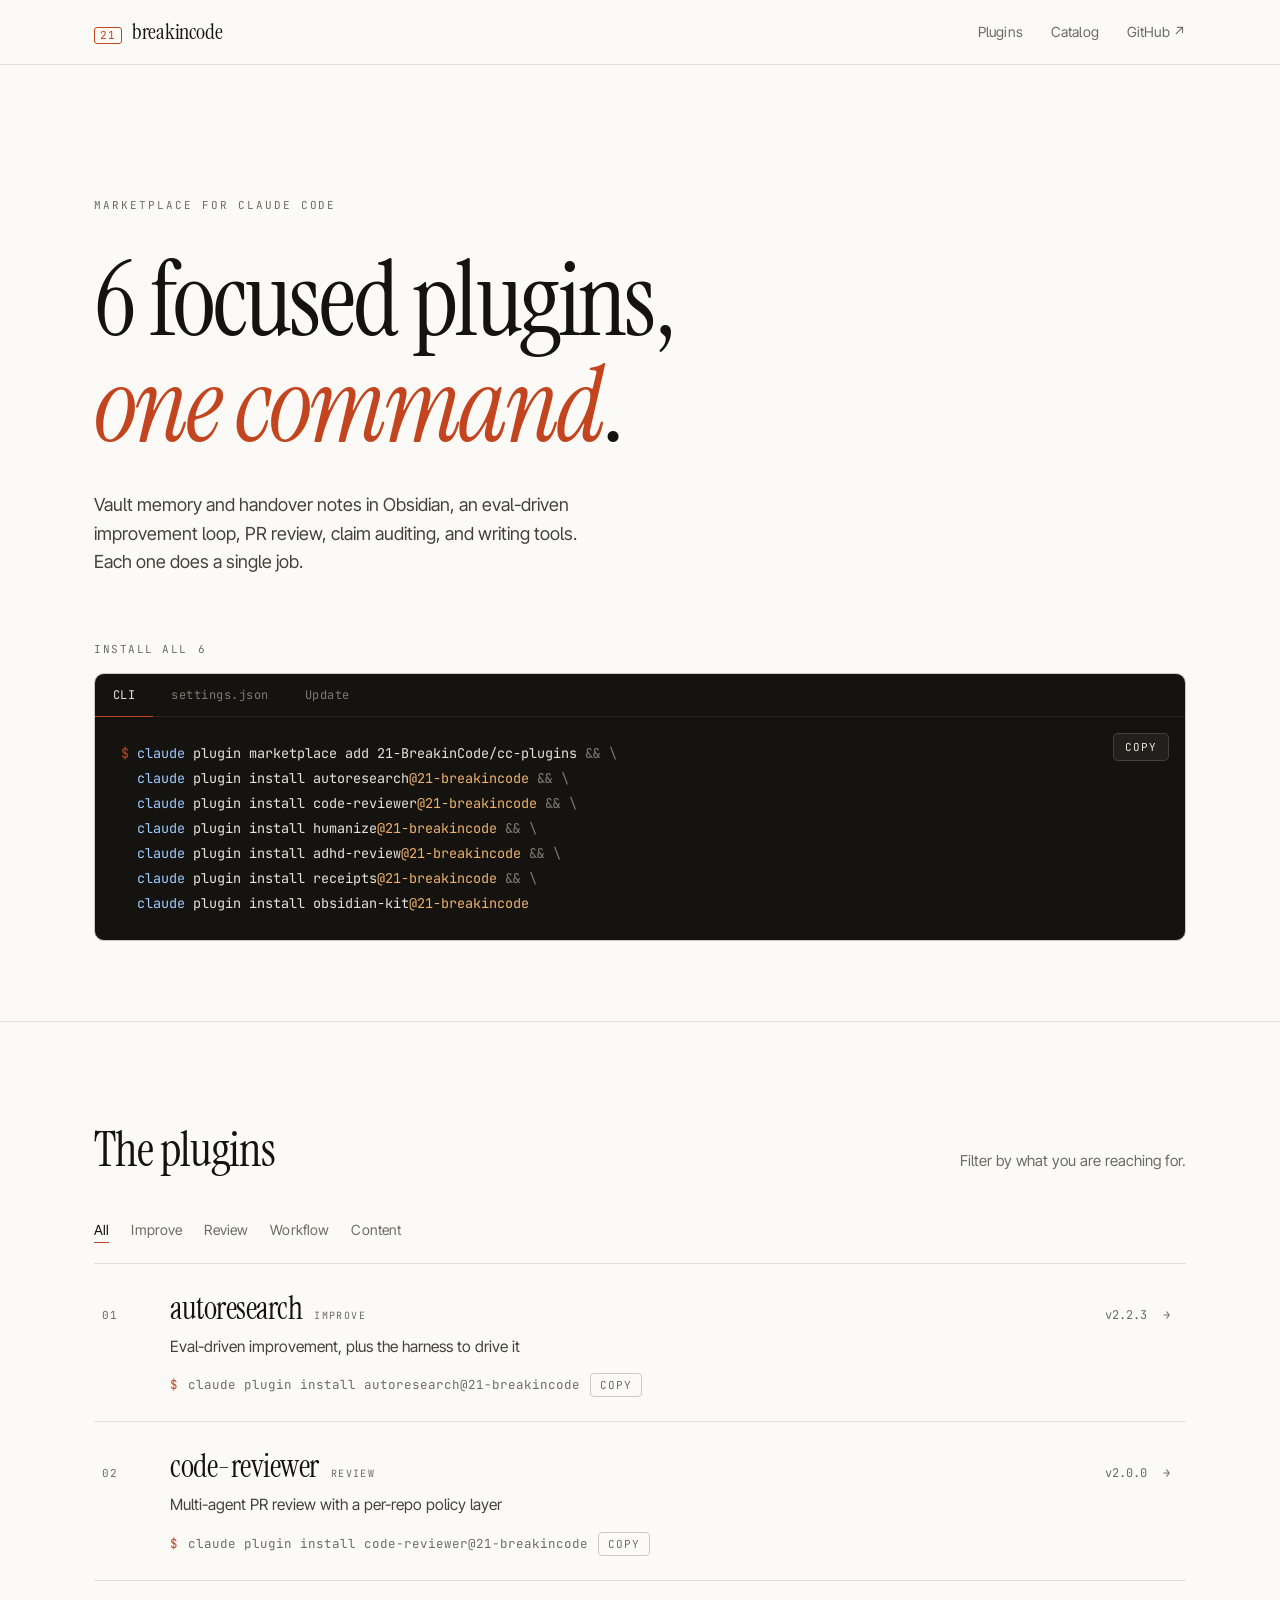
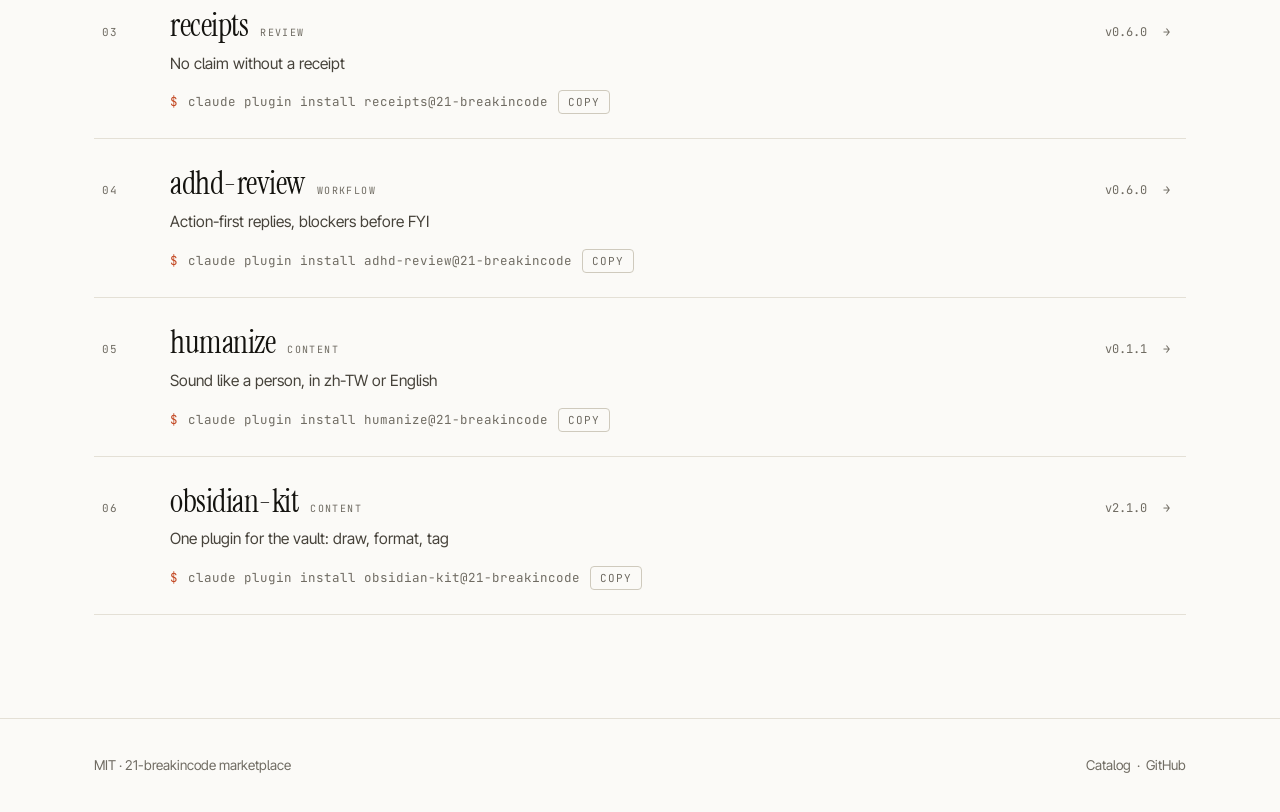
==== commit a17aa647: "feat(site): render Markdown in site prose and keep wrapped changelog lines The site escaped every pr" ====
--- a/site/index.html
+++ b/site/index.html
@@ -30,7 +30,7 @@
       href="https://fonts.googleapis.com/css2?family=Instrument+Serif:ital@0;1&family=Inter+Tight:wght@400;500&family=JetBrains+Mono:wght@400;500&display=swap"
       rel="stylesheet"
     />
-    <link rel="stylesheet" href="assets/styles.css?v=2.1.0" />
+    <link rel="stylesheet" href="assets/styles.css?v=2.1.1" />
   </head>
   <body data-page="home">
     <header class="site-header">
@@ -103,6 +103,6 @@
       </div>
     </footer>
 
-    <script src="assets/app.js?v=2.1.0"></script>
+    <script src="assets/app.js?v=2.1.1"></script>
   </body>
 </html>
--- a/site/assets/styles.css
+++ b/site/assets/styles.css
@@ -598,6 +598,33 @@
   color: var(--muted);
 }
 
+.subpage-summary > * {
+  margin: 0 0 0.75em;
+}
+
+.subpage-summary > :last-child {
+  margin-bottom: 0;
+}
+
+.subpage-summary li + li {
+  margin-top: 0.3em;
+}
+
+/* Inline Markdown rendered by scripts/lib/markdown.mjs. */
+:is(.row-tagline, .subpage-tagline, .subpage-summary, .cmd-desc, .cfg-table td, .cl-version li) code {
+  font-family: var(--mono);
+  font-size: 0.86em;
+  color: var(--ink);
+  background: var(--hairline);
+  border-radius: 3px;
+  padding: 0.1em 0.35em;
+}
+
+:is(.row-tagline, .subpage-tagline, .subpage-summary, .cmd-desc, .cfg-table td, .cl-version li) strong {
+  font-weight: 600;
+  color: var(--ink);
+}
+
 .subpage-section {
   margin-top: clamp(44px, 6vw, 72px);
   padding-top: clamp(28px, 4vw, 40px);
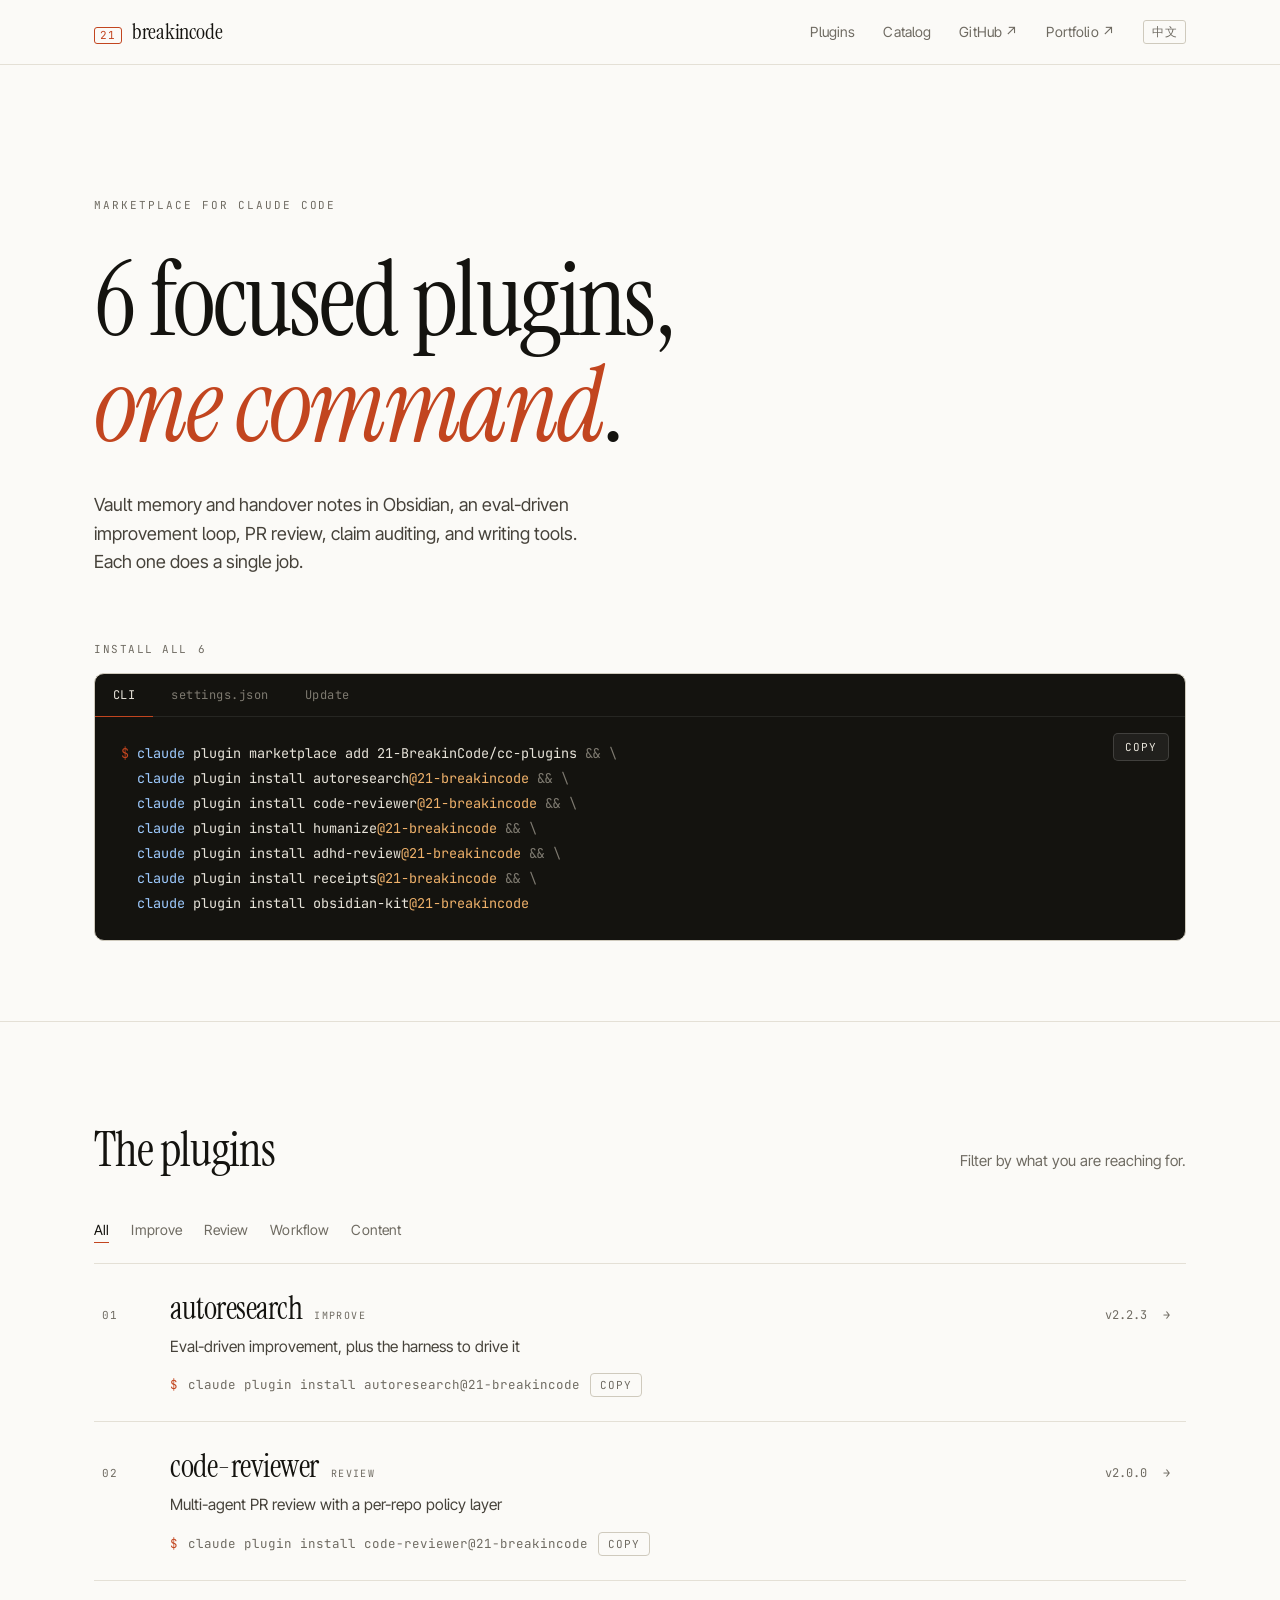
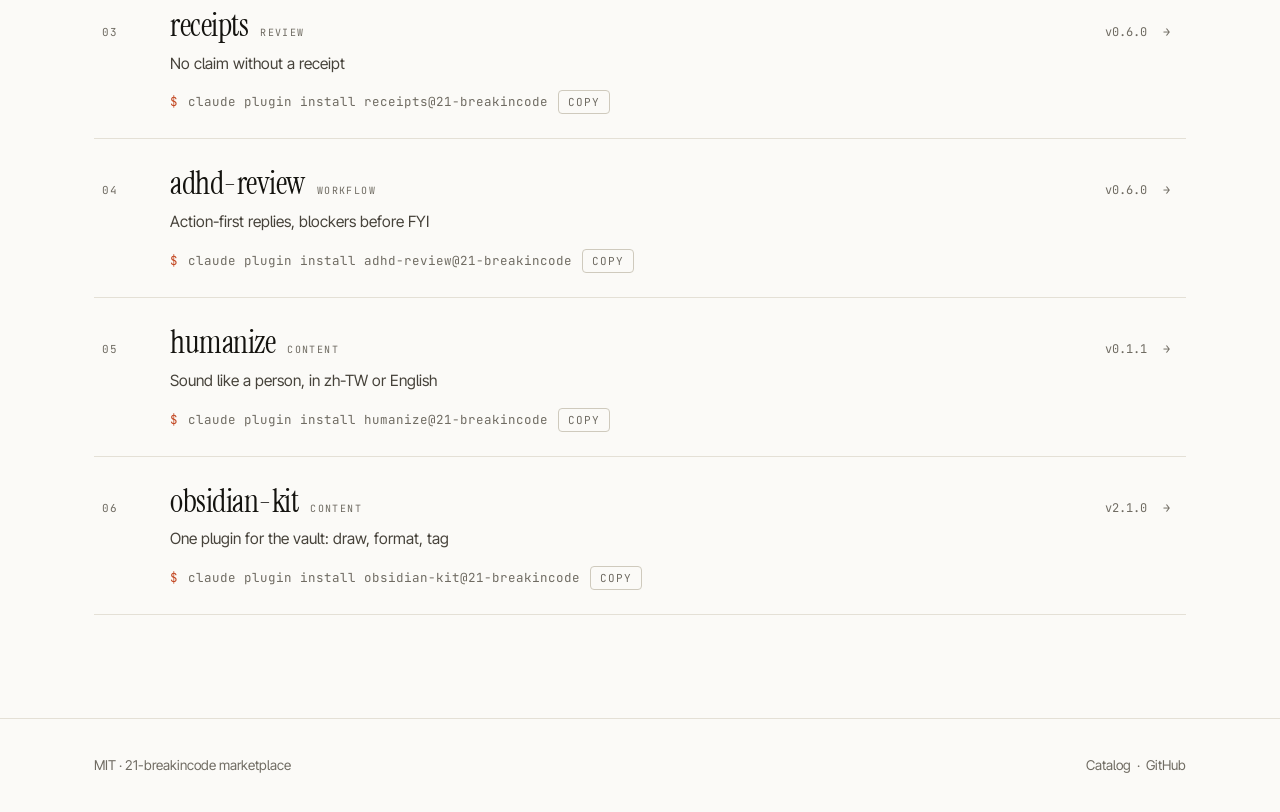
==== commit 4eedb568: "feat(site): add an EN / 中文 toggle to the site header app.js holds the UI strings in English and zh-T" ====
--- a/site/index.html
+++ b/site/index.html
@@ -30,7 +30,7 @@
       href="https://fonts.googleapis.com/css2?family=Instrument+Serif:ital@0;1&family=Inter+Tight:wght@400;500&family=JetBrains+Mono:wght@400;500&display=swap"
       rel="stylesheet"
     />
-    <link rel="stylesheet" href="assets/styles.css?v=2.1.1" />
+    <link rel="stylesheet" href="assets/styles.css?v=2.2.0" />
   </head>
   <body data-page="home">
     <header class="site-header">
@@ -40,9 +40,11 @@
           breakincode
         </a>
         <nav class="header-links">
-          <a class="hide-sm" href="#plugins">Plugins</a>
-          <a href="https://github.com/21-BreakinCode/cc-plugins/blob/main/CATALOG.md">Catalog</a>
+          <a class="hide-sm" href="#plugins" data-i18n="nav.plugins">Plugins</a>
+          <a class="hide-sm" href="https://github.com/21-BreakinCode/cc-plugins/blob/main/CATALOG.md" data-i18n="nav.catalog">Catalog</a>
           <a href="https://github.com/21-BreakinCode/cc-plugins">GitHub ↗</a>
+          <a href="https://21-breakincode.com/en/" data-i18n="nav.portfolio" data-portfolio-link>Portfolio ↗</a>
+          <button class="lang-toggle" type="button" data-lang-toggle aria-label="Switch to Chinese" lang="zh-TW">中文</button>
         </nav>
       </div>
     </header>
@@ -50,28 +52,28 @@
     <main>
       <section class="hero">
         <div class="container">
-          <p class="eyebrow">Marketplace for Claude Code</p>
-          <h1>
+          <p class="eyebrow" data-i18n="hero.eyebrow">Marketplace for Claude Code</p>
+          <h1 data-i18n="hero.title">
             <span id="count-head">6</span> focused plugins,
             <span class="accent">one command</span>.
           </h1>
-          <p class="hero-sub">
+          <p class="hero-sub" data-i18n="hero.sub">
             Vault memory and handover notes in Obsidian, an eval-driven improvement loop,
             PR review, claim auditing, and writing tools. Each one does a single job.
           </p>
 
           <div class="hero-terminal">
-            <p class="install-label">Install all <span id="count-cta">6</span></p>
+            <p class="install-label" data-i18n="hero.installAll">Install all <span id="count-cta">6</span></p>
             <div class="terminal">
               <div class="terminal-chrome">
-                <div class="tab-bar" role="tablist" aria-label="Install or update method">
+                <div class="tab-bar" role="tablist" aria-label="Install or update method" data-i18n-aria="tabs.aria">
                   <button class="tab" role="tab" data-tab="cli" aria-selected="true">CLI</button>
                   <button class="tab" role="tab" data-tab="settings" aria-selected="false">settings.json</button>
-                  <button class="tab" role="tab" data-tab="update" aria-selected="false">Update</button>
+                  <button class="tab" role="tab" data-tab="update" aria-selected="false" data-i18n="tab.update">Update</button>
                 </div>
               </div>
               <div class="terminal-body">
-                <button class="copy-btn" id="hero-copy" type="button" aria-label="Copy command">Copy</button>
+                <button class="copy-btn" id="hero-copy" type="button" aria-label="Copy command" data-i18n="copy" data-i18n-aria="copy.command">Copy</button>
                 <div class="tab-panel" id="panel-cli" role="tabpanel"><pre>loading…</pre></div>
                 <div class="tab-panel" id="panel-settings" role="tabpanel" hidden><pre></pre></div>
                 <div class="tab-panel" id="panel-update" role="tabpanel" hidden><pre></pre></div>
@@ -84,8 +86,8 @@
       <section class="section" id="plugins">
         <div class="container">
           <div class="section-head" data-reveal>
-            <h2>The plugins</h2>
-            <p>Filter by what you are reaching for.</p>
+            <h2 data-i18n="plugins.title">The plugins</h2>
+            <p data-i18n="plugins.sub">Filter by what you are reaching for.</p>
           </div>
           <div id="plugin-sections"></div>
         </div>
@@ -94,15 +96,15 @@
 
     <footer class="site-footer">
       <div class="container">
-        <span>MIT · 21-breakincode marketplace</span>
+        <span data-i18n="footer.note">MIT · 21-breakincode marketplace</span>
         <span>
-          <a href="https://github.com/21-BreakinCode/cc-plugins/blob/main/CATALOG.md">Catalog</a>
+          <a href="https://github.com/21-BreakinCode/cc-plugins/blob/main/CATALOG.md" data-i18n="nav.catalog">Catalog</a>
           &nbsp;·&nbsp;
           <a href="https://github.com/21-BreakinCode/cc-plugins">GitHub</a>
         </span>
       </div>
     </footer>
 
-    <script src="assets/app.js?v=2.1.1"></script>
+    <script src="assets/app.js?v=2.2.0"></script>
   </body>
 </html>
--- a/site/assets/styles.css
+++ b/site/assets/styles.css
@@ -16,8 +16,8 @@
   --code-muted: #7e7a70;
   --error: #b42318;
 
-  --display: "Instrument Serif", Georgia, serif;
-  --sans: "Inter Tight", -apple-system, BlinkMacSystemFont, "Segoe UI", sans-serif;
+  --display: "Instrument Serif", Georgia, "Songti TC", "Noto Serif TC", serif;
+  --sans: "Inter Tight", -apple-system, BlinkMacSystemFont, "Segoe UI", "PingFang TC", "Noto Sans TC", "Microsoft JhengHei", sans-serif;
   --mono: "JetBrains Mono", ui-monospace, SFMono-Regular, Menlo, monospace;
 
   --gutter: 24px;
@@ -159,6 +159,32 @@
   transform: scaleX(1);
 }
 
+.lang-toggle {
+  font-family: var(--mono);
+  font-size: 12px;
+  letter-spacing: 0.04em;
+  line-height: 1;
+  color: var(--muted);
+  background: none;
+  border: 1px solid var(--hairline-strong);
+  border-radius: 3px;
+  padding: 5px 8px;
+  cursor: pointer;
+  transition:
+    color 160ms var(--ease),
+    border-color 160ms var(--ease);
+}
+
+.lang-toggle:hover {
+  color: var(--ink);
+  border-color: var(--ink-soft);
+}
+
+.lang-toggle:focus-visible {
+  outline: 2px solid var(--accent);
+  outline-offset: 2px;
+}
+
 /* ---------------------------------- Hero ---------------------------------- */
 .hero {
   padding: clamp(64px, 12vw, 132px) 0 clamp(48px, 7vw, 80px);
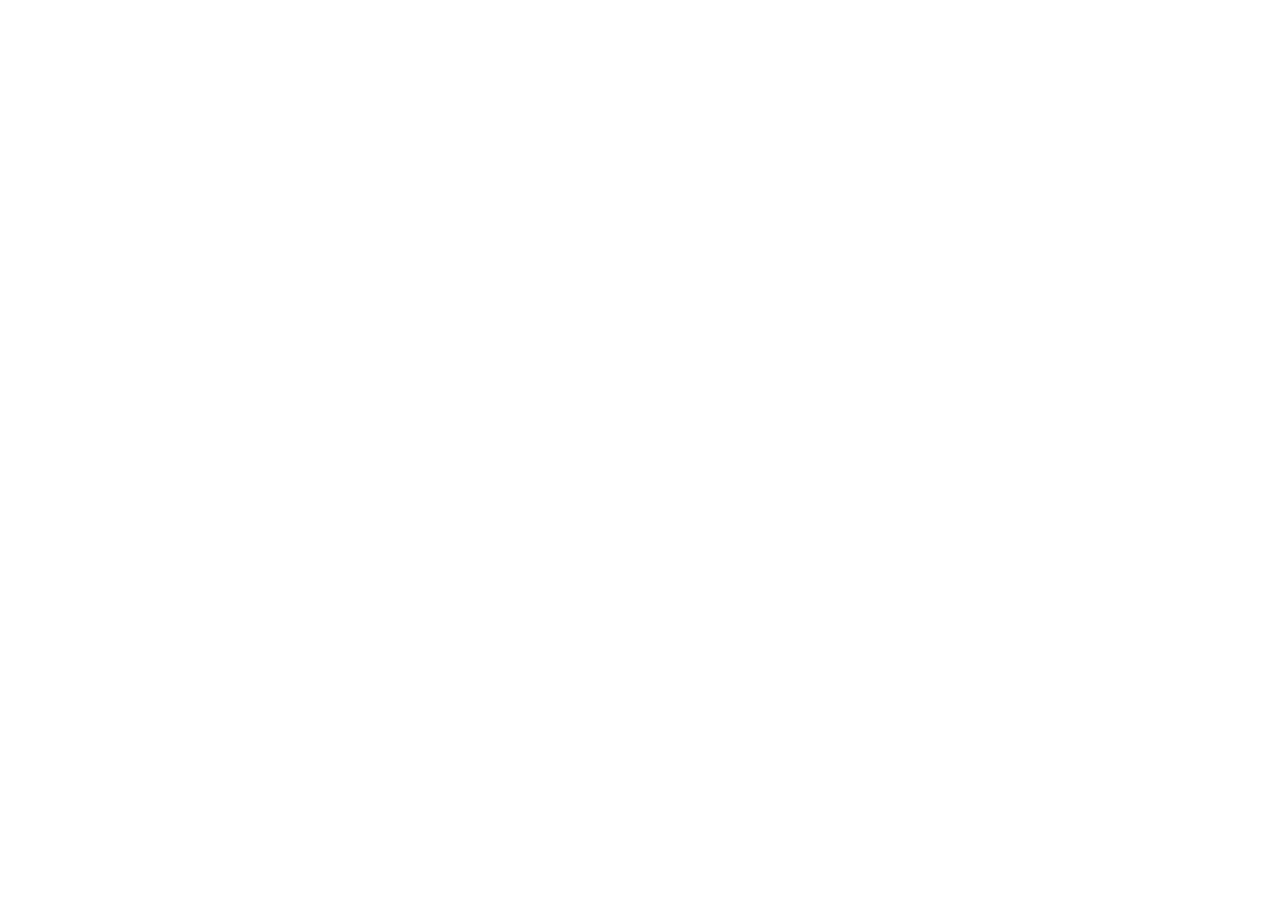
==== commit 18942129: "feat: move the showcase to 21-breakincode.com/{lang}/plugins/ The portfolio now renders site/data/pl" ====
--- a/site/index.html
+++ b/site/index.html
@@ -2,109 +2,23 @@
 <html lang="en">
   <head>
     <meta charset="utf-8" />
-    <meta name="viewport" content="width=device-width, initial-scale=1" />
+    <!-- The showcase moved to the portfolio domain (static, crawlable pages).
+         GitHub Pages cannot send a 301, so this shell redirects and declares
+         the new URL canonical. -->
+    <title>21-breakincode plugins moved</title>
+    <link rel="canonical" href="https://21-breakincode.com/en/plugins/" />
+    <meta name="robots" content="noindex" />
     <script>
-      document.documentElement.classList.add("js");
+      try {
+        var lang = localStorage.getItem("lang") === "zh-TW" ? "zh-TW" : "en";
+      } catch (error) {
+        var lang = "en";
+      }
+      location.replace("https://21-breakincode.com/" + lang + "/plugins/");
     </script>
-    <title>21-breakincode — plugins for Claude Code</title>
-    <meta
-      name="description"
-      content="A marketplace of focused Claude Code plugins — Obsidian vault memory and handover notes, eval-driven improvement, PR review, claim auditing, and writing tools. Install them all with one command."
-    />
-    <meta property="og:title" content="21-breakincode — plugins for Claude Code" />
-    <meta
-      property="og:description"
-      content="Install a marketplace of developer-tooling plugins for Claude Code with a single command."
-    />
-    <meta property="og:type" content="website" />
-    <meta name="theme-color" content="#fbfaf7" media="(prefers-color-scheme: light)" />
-    <meta name="theme-color" content="#100f0d" media="(prefers-color-scheme: dark)" />
-    <link
-      rel="icon"
-      href="data:image/svg+xml,%3Csvg xmlns='http://www.w3.org/2000/svg' viewBox='0 0 32 32'%3E%3Crect width='32' height='32' rx='8' fill='%23c2451f'/%3E%3Ctext x='16' y='22' font-family='Georgia,serif' font-size='16' fill='%23fbfaf7' text-anchor='middle'%3E21%3C/text%3E%3C/svg%3E"
-    />
-
-    <link rel="preconnect" href="https://fonts.googleapis.com" />
-    <link rel="preconnect" href="https://fonts.gstatic.com" crossorigin />
-    <link
-      href="https://fonts.googleapis.com/css2?family=Instrument+Serif:ital@0;1&family=Inter+Tight:wght@400;500&family=JetBrains+Mono:wght@400;500&display=swap"
-      rel="stylesheet"
-    />
-    <link rel="stylesheet" href="assets/styles.css?v=2.2.0" />
+    <noscript><meta http-equiv="refresh" content="0;url=https://21-breakincode.com/en/plugins/" /></noscript>
   </head>
-  <body data-page="home">
-    <header class="site-header">
-      <div class="container">
-        <a class="brand" href="index.html">
-          <span class="brand-mark">21</span>
-          breakincode
-        </a>
-        <nav class="header-links">
-          <a class="hide-sm" href="#plugins" data-i18n="nav.plugins">Plugins</a>
-          <a class="hide-sm" href="https://github.com/21-BreakinCode/cc-plugins/blob/main/CATALOG.md" data-i18n="nav.catalog">Catalog</a>
-          <a href="https://github.com/21-BreakinCode/cc-plugins">GitHub ↗</a>
-          <a href="https://21-breakincode.com/en/" data-i18n="nav.portfolio" data-portfolio-link>Portfolio ↗</a>
-          <button class="lang-toggle" type="button" data-lang-toggle aria-label="Switch to Chinese" lang="zh-TW">中文</button>
-        </nav>
-      </div>
-    </header>
-
-    <main>
-      <section class="hero">
-        <div class="container">
-          <p class="eyebrow" data-i18n="hero.eyebrow">Marketplace for Claude Code</p>
-          <h1 data-i18n="hero.title">
-            <span id="count-head">6</span> focused plugins,
-            <span class="accent">one command</span>.
-          </h1>
-          <p class="hero-sub" data-i18n="hero.sub">
-            Vault memory and handover notes in Obsidian, an eval-driven improvement loop,
-            PR review, claim auditing, and writing tools. Each one does a single job.
-          </p>
-
-          <div class="hero-terminal">
-            <p class="install-label" data-i18n="hero.installAll">Install all <span id="count-cta">6</span></p>
-            <div class="terminal">
-              <div class="terminal-chrome">
-                <div class="tab-bar" role="tablist" aria-label="Install or update method" data-i18n-aria="tabs.aria">
-                  <button class="tab" role="tab" data-tab="cli" aria-selected="true">CLI</button>
-                  <button class="tab" role="tab" data-tab="settings" aria-selected="false">settings.json</button>
-                  <button class="tab" role="tab" data-tab="update" aria-selected="false" data-i18n="tab.update">Update</button>
-                </div>
-              </div>
-              <div class="terminal-body">
-                <button class="copy-btn" id="hero-copy" type="button" aria-label="Copy command" data-i18n="copy" data-i18n-aria="copy.command">Copy</button>
-                <div class="tab-panel" id="panel-cli" role="tabpanel"><pre>loading…</pre></div>
-                <div class="tab-panel" id="panel-settings" role="tabpanel" hidden><pre></pre></div>
-                <div class="tab-panel" id="panel-update" role="tabpanel" hidden><pre></pre></div>
-              </div>
-            </div>
-          </div>
-        </div>
-      </section>
-
-      <section class="section" id="plugins">
-        <div class="container">
-          <div class="section-head" data-reveal>
-            <h2 data-i18n="plugins.title">The plugins</h2>
-            <p data-i18n="plugins.sub">Filter by what you are reaching for.</p>
-          </div>
-          <div id="plugin-sections"></div>
-        </div>
-      </section>
-    </main>
-
-    <footer class="site-footer">
-      <div class="container">
-        <span data-i18n="footer.note">MIT · 21-breakincode marketplace</span>
-        <span>
-          <a href="https://github.com/21-BreakinCode/cc-plugins/blob/main/CATALOG.md" data-i18n="nav.catalog">Catalog</a>
-          &nbsp;·&nbsp;
-          <a href="https://github.com/21-BreakinCode/cc-plugins">GitHub</a>
-        </span>
-      </div>
-    </footer>
-
-    <script src="assets/app.js?v=2.2.0"></script>
+  <body>
+    <p>Moved to <a href="https://21-breakincode.com/en/plugins/">21-breakincode.com/en/plugins/</a>.</p>
   </body>
 </html>
